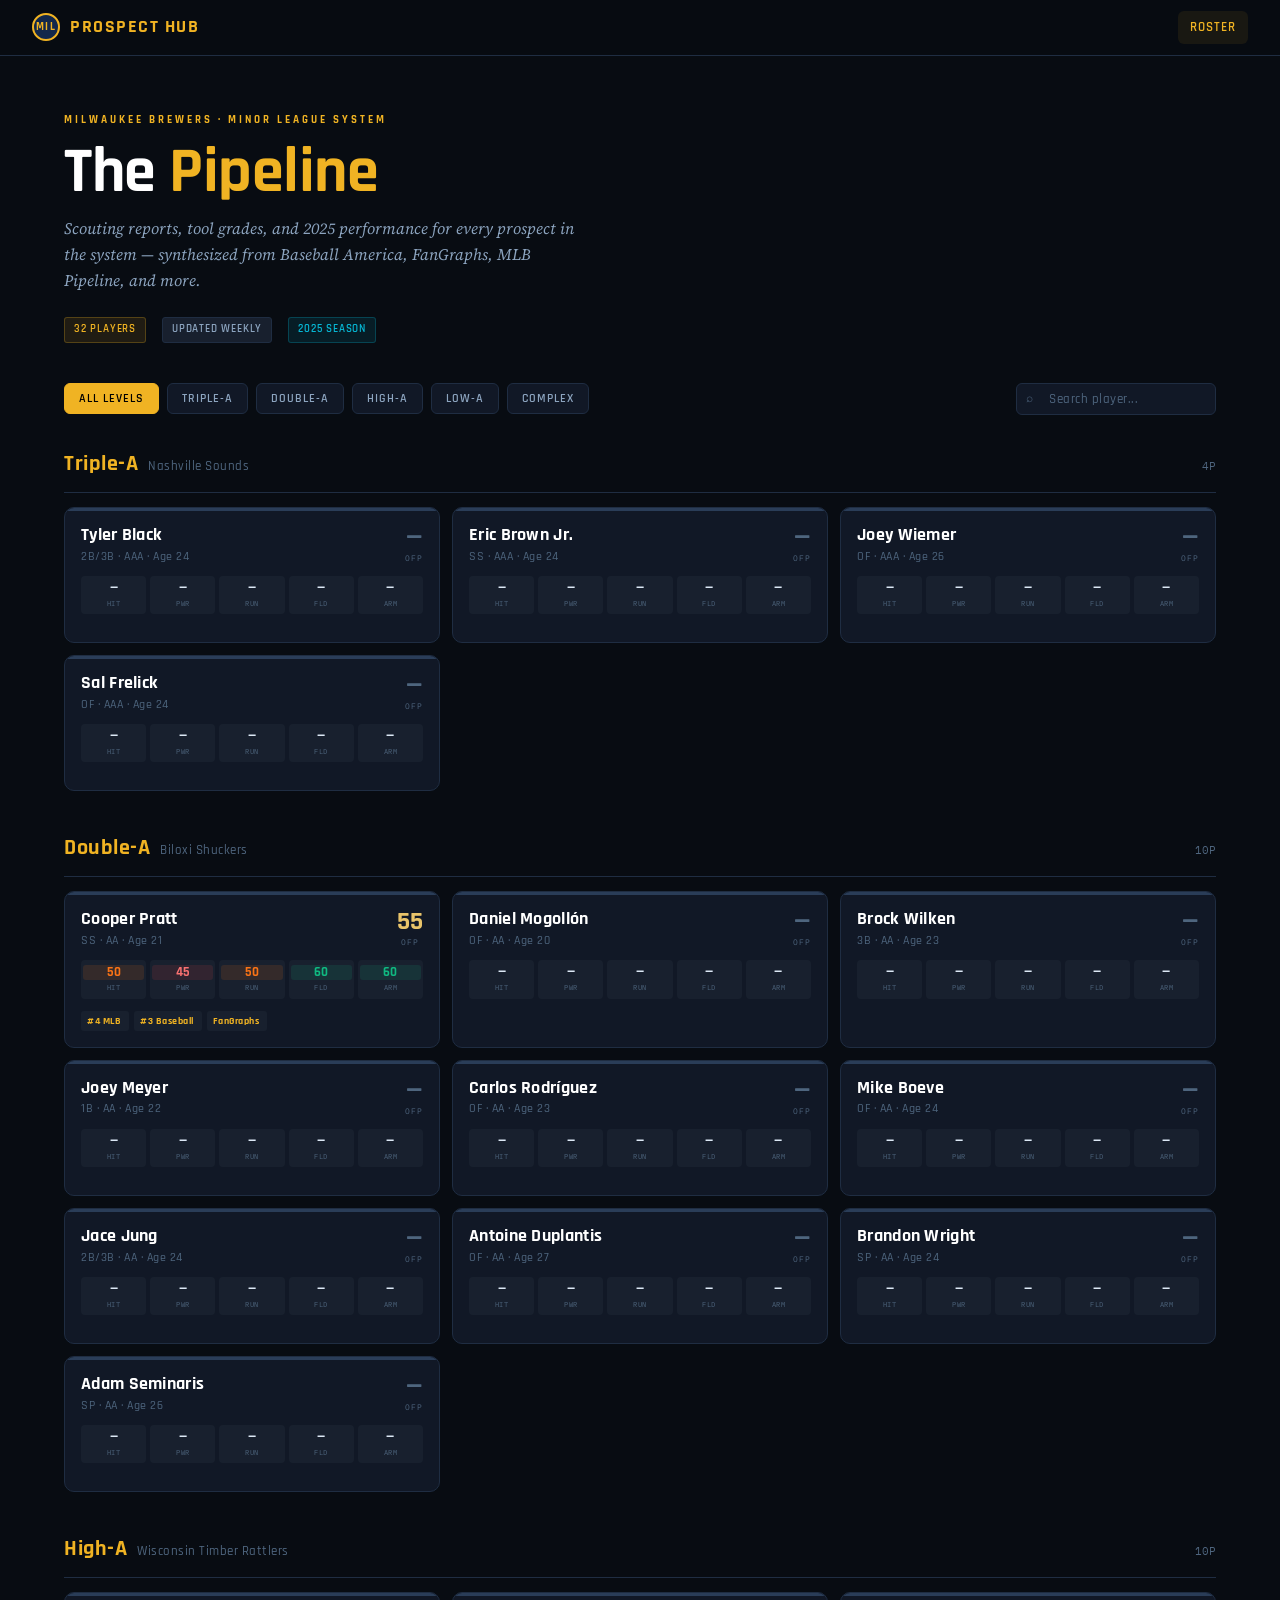
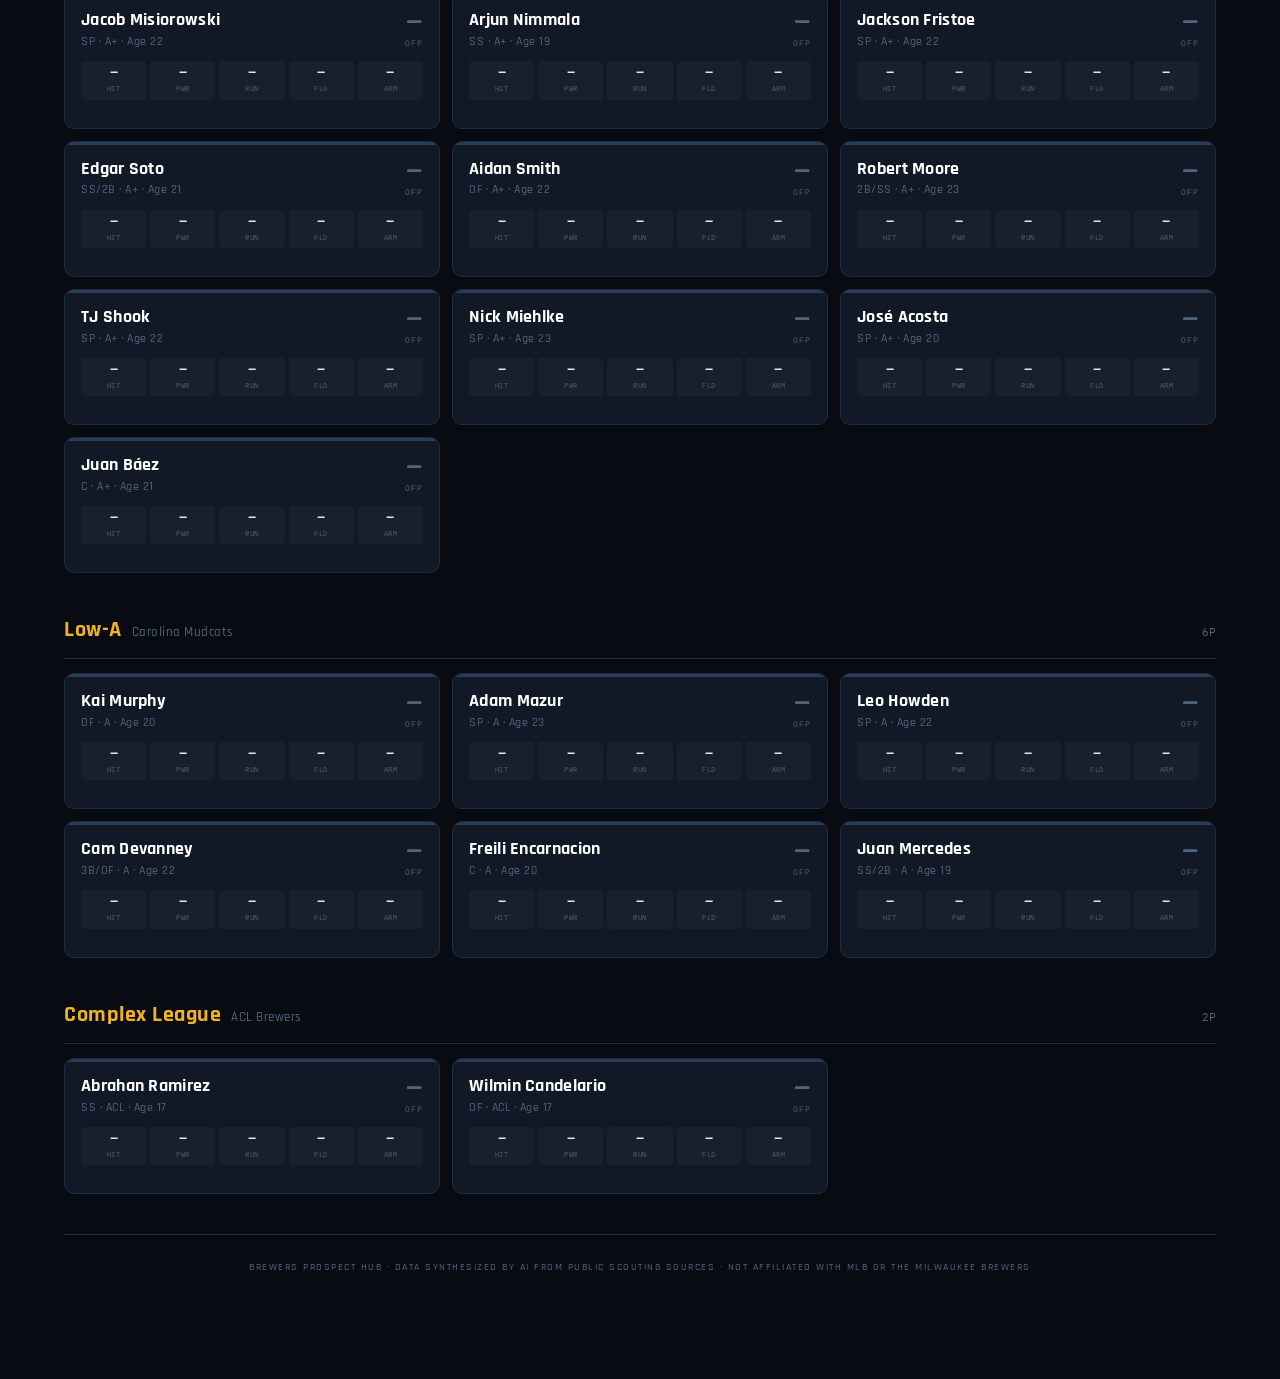
==== index.html @ ecc9d503 "Initial commit – static Brewers prospects site" ====
<!DOCTYPE html>
<html lang="en">
<head>
  <meta charset="UTF-8">
  <meta name="viewport" content="width=device-width, initial-scale=1.0">
  <title>Brewers Prospect Hub</title>
  <link rel="stylesheet" href="styles/main.css">
  <style>
    /* ── Hero ──────────────────────────────────────────────────────────────── */
    .hero {
      padding: 56px 0 40px;
      position: relative;
    }

    .hero-eyebrow {
      font-family: var(--font-display);
      font-size: 11px;
      font-weight: 700;
      letter-spacing: 3px;
      text-transform: uppercase;
      color: var(--mil-gold);
      margin-bottom: 12px;
      opacity: 0;
      animation: fadeUp 0.4s ease 0.1s both;
    }

    .hero h1 {
      font-family: var(--font-display);
      font-size: clamp(38px, 6vw, 64px);
      font-weight: 700;
      line-height: 0.95;
      letter-spacing: -0.5px;
      color: #fff;
      opacity: 0;
      animation: fadeUp 0.4s ease 0.15s both;
    }

    .hero h1 span { color: var(--mil-gold); }

    .hero-sub {
      font-family: var(--font-body);
      font-size: 16px;
      color: var(--text2);
      margin-top: 14px;
      max-width: 520px;
      line-height: 1.6;
      font-style: italic;
      opacity: 0;
      animation: fadeUp 0.4s ease 0.2s both;
    }

    .hero-meta {
      display: flex;
      align-items: center;
      gap: 16px;
      margin-top: 24px;
      flex-wrap: wrap;
      opacity: 0;
      animation: fadeUp 0.4s ease 0.25s both;
    }

    /* ── Filter bar ─────────────────────────────────────────────────────────── */
    .filter-bar {
      display: flex;
      align-items: center;
      gap: 8px;
      margin-bottom: 32px;
      flex-wrap: wrap;
      opacity: 0;
      animation: fadeUp 0.4s ease 0.3s both;
    }

    .filter-btn {
      font-family: var(--font-display);
      font-size: 12px;
      font-weight: 600;
      letter-spacing: 1px;
      text-transform: uppercase;
      padding: 7px 14px;
      border-radius: var(--radius);
      border: 1px solid var(--border);
      background: var(--surface);
      color: var(--text2);
      cursor: pointer;
      transition: all var(--transition);
    }

    .filter-btn:hover { border-color: var(--border2); color: var(--text); }
    .filter-btn.active { background: var(--mil-gold); color: #000; border-color: var(--mil-gold); }

    .search-wrap {
      margin-left: auto;
      position: relative;
    }

    .search-input {
      font-family: var(--font-display);
      font-size: 13px;
      font-weight: 500;
      letter-spacing: 0.5px;
      background: var(--surface);
      border: 1px solid var(--border);
      border-radius: var(--radius);
      color: var(--text);
      padding: 7px 12px 7px 32px;
      width: 200px;
      outline: none;
      transition: border-color var(--transition);
    }
    .search-input:focus { border-color: var(--border2); }
    .search-input::placeholder { color: var(--text3); }

    .search-icon {
      position: absolute;
      left: 10px; top: 50%;
      transform: translateY(-50%);
      color: var(--text3);
      font-size: 12px;
      pointer-events: none;
    }

    /* ── Level section ──────────────────────────────────────────────────────── */
    .level-section { margin-bottom: 40px; }

    .level-header {
      display: flex;
      align-items: baseline;
      gap: 10px;
      margin-bottom: 14px;
      padding-bottom: 10px;
      border-bottom: 1px solid var(--border);
    }

    .level-name {
      font-family: var(--font-display);
      font-size: 22px;
      font-weight: 700;
      color: var(--mil-gold);
      letter-spacing: 0.5px;
    }

    .level-sub {
      font-family: var(--font-display);
      font-size: 13px;
      font-weight: 500;
      color: var(--text3);
      letter-spacing: 0.5px;
    }

    .level-count {
      margin-left: auto;
      font-family: var(--font-mono);
      font-size: 11px;
      color: var(--text3);
    }

    /* ── Player card grid ───────────────────────────────────────────────────── */
    .card-grid {
      display: grid;
      grid-template-columns: repeat(auto-fill, minmax(280px, 1fr));
      gap: 12px;
    }

    .player-card {
      background: var(--surface);
      border: 1px solid var(--border);
      border-radius: var(--radius-lg);
      padding: 0;
      overflow: hidden;
      cursor: pointer;
      transition: border-color var(--transition), transform var(--transition), box-shadow var(--transition);
      display: block;
      opacity: 0;
      animation: fadeUp 0.4s ease both;
      text-decoration: none;
    }

    .player-card:hover {
      border-color: var(--border2);
      transform: translateY(-2px);
      box-shadow: 0 8px 32px rgba(0,0,0,0.4);
    }

    .card-accent {
      height: 3px;
      background: var(--border2);
    }

    .card-accent.risk-extreme  { background: linear-gradient(90deg, #b91c1c, #ef4444); }
    .card-accent.risk-veryhigh { background: linear-gradient(90deg, #c2410c, #f97316); }
    .card-accent.risk-high     { background: linear-gradient(90deg, #b45309, #fbbf24); }
    .card-accent.risk-medium   { background: linear-gradient(90deg, #0e7490, #06b6d4); }
    .card-accent.risk-low      { background: linear-gradient(90deg, #065f46, #10b981); }

    .card-body { padding: 14px 16px 16px; }

    .card-top {
      display: flex;
      align-items: flex-start;
      justify-content: space-between;
      margin-bottom: 10px;
    }

    .card-name {
      font-family: var(--font-display);
      font-size: 18px;
      font-weight: 700;
      color: #fff;
      letter-spacing: 0.3px;
      line-height: 1.1;
    }

    .card-pos-level {
      font-family: var(--font-display);
      font-size: 12px;
      font-weight: 500;
      color: var(--text3);
      margin-top: 2px;
      letter-spacing: 0.5px;
    }

    .ofp-badge {
      text-align: center;
      flex-shrink: 0;
    }

    .ofp-num {
      font-family: var(--font-display);
      font-size: 26px;
      font-weight: 700;
      line-height: 1;
    }

    .ofp-lbl {
      font-family: var(--font-mono);
      font-size: 8px;
      letter-spacing: 1px;
      color: var(--text3);
      text-transform: uppercase;
      margin-top: 1px;
    }

    /* Tool grades row */
    .card-grades {
      display: flex;
      gap: 4px;
      margin-bottom: 12px;
    }

    .mini-grade {
      flex: 1;
      text-align: center;
      background: var(--surface2);
      border-radius: 4px;
      padding: 5px 2px;
    }

    .mini-grade .mg-val {
      font-family: var(--font-display);
      font-size: 14px;
      font-weight: 700;
      line-height: 1;
    }

    .mini-grade .mg-lbl {
      font-family: var(--font-mono);
      font-size: 7px;
      letter-spacing: 0.5px;
      color: var(--text3);
      text-transform: uppercase;
      margin-top: 2px;
    }

    /* Stat strip */
    .card-stats {
      display: flex;
      gap: 0;
      border: 1px solid var(--border);
      border-radius: var(--radius);
      overflow: hidden;
    }

    .cs-item {
      flex: 1;
      padding: 6px 4px;
      text-align: center;
      border-right: 1px solid var(--border);
    }
    .cs-item:last-child { border-right: none; }

    .cs-val {
      font-family: var(--font-mono);
      font-size: 12px;
      font-weight: 600;
      color: var(--text);
      line-height: 1;
    }

    .cs-lbl {
      font-family: var(--font-mono);
      font-size: 7px;
      color: var(--text3);
      text-transform: uppercase;
      margin-top: 2px;
    }

    /* Ranking badges */
    .card-ranks {
      display: flex;
      gap: 5px;
      flex-wrap: wrap;
      margin-top: 10px;
    }

    .rank-item {
      font-family: var(--font-display);
      font-size: 10px;
      font-weight: 600;
      letter-spacing: 0.5px;
      color: var(--text3);
      background: var(--surface2);
      padding: 2px 6px;
      border-radius: 3px;
    }

    .rank-item strong {
      color: var(--gold);
      margin-right: 2px;
    }

    /* ── Empty state ─────────────────────────────────────────────────────────── */
    .empty-state {
      text-align: center;
      padding: 48px 24px;
      color: var(--text3);
      font-family: var(--font-display);
      font-size: 14px;
      letter-spacing: 1px;
    }

    /* ── Footer ──────────────────────────────────────────────────────────────── */
    .site-footer {
      border-top: 1px solid var(--border);
      padding: 24px 0;
      text-align: center;
    }

    .site-footer p {
      font-family: var(--font-display);
      font-size: 10px;
      font-weight: 500;
      letter-spacing: 1.5px;
      text-transform: uppercase;
      color: var(--text3);
    }

    /* ── Hidden ──────────────────────────────────────────────────────────────── */
    .hidden { display: none !important; }
  </style>
</head>
<body>

  <!-- NAV -->
  <nav class="site-nav">
    <a href="index.html" class="nav-logo">
      <div class="badge">MIL</div>
      Prospect Hub
    </a>
    <div class="nav-links">
      <a href="index.html" class="nav-link active">Roster</a>
    </div>
  </nav>

  <div class="page-wrap">

    <!-- HERO -->
    <div class="hero">
      <div class="hero-eyebrow">Milwaukee Brewers · Minor League System</div>
      <h1>The <span>Pipeline</span></h1>
      <p class="hero-sub">Scouting reports, tool grades, and 2025 performance for every prospect in the system — synthesized from Baseball America, FanGraphs, MLB Pipeline, and more.</p>
      <div class="hero-meta">
        <span class="chip gold" id="total-count">— players</span>
        <span class="chip">Updated weekly</span>
        <span class="chip cyan">2025 Season</span>
      </div>
    </div>

    <!-- FILTER BAR -->
    <div class="filter-bar">
      <button class="filter-btn active" data-level="all">All Levels</button>
      <button class="filter-btn" data-level="AAA">Triple-A</button>
      <button class="filter-btn" data-level="AA">Double-A</button>
      <button class="filter-btn" data-level="A+">High-A</button>
      <button class="filter-btn" data-level="A">Low-A</button>
      <button class="filter-btn" data-level="ACL">Complex</button>
      <div class="search-wrap">
        <span class="search-icon">⌕</span>
        <input class="search-input" type="text" placeholder="Search player..." id="search-input">
      </div>
    </div>

    <!-- ROSTER (rendered by JS) -->
    <div id="roster-root"></div>

    <!-- FOOTER -->
    <footer class="site-footer">
      <p>Brewers Prospect Hub · Data synthesized by AI from public scouting sources · Not affiliated with MLB or the Milwaukee Brewers</p>
    </footer>

  </div>

  <script type="module">
    import { PLAYERS, LEVEL_ORDER, LEVEL_LABELS, GRADE_COLOR, GRADE_LABEL } from './data/players.js';

    // ── State ──────────────────────────────────────────────────────────────────
    let activeLevel = 'all';
    let searchQuery = '';
    // Scouting data keyed by player id — populated async at startup
    const scoutingCache = {};

    // ── Load all scouting JSON files in parallel ───────────────────────────────
    // Fetches data/scouting/{id}.json for every player in the roster.
    // Cards render immediately from roster data, then update once JSON loads.
    async function loadAllScoutingData() {
      const fetches = PLAYERS.map(async (p) => {
        try {
          const res = await fetch('./data/scouting/' + p.id + '.json');
          if (!res.ok) return;
          const data = await res.json();
          if (!data.error) scoutingCache[p.id] = data;
        } catch (e) {
          // File doesn't exist yet — that's fine, card shows "—"
        }
      });
      await Promise.all(fetches);
    }

    // ── Helpers ────────────────────────────────────────────────────────────────
    function gradeClass(g) {
      if (!g) return '';
      if (g >= 70) return 'grade-70up';
      if (g >= 60) return 'grade-60';
      if (g >= 55) return 'grade-55';
      if (g >= 50) return 'grade-50';
      if (g >= 45) return 'grade-45';
      return 'grade-sub';
    }

    function ofpColor(g) {
      if (!g) return 'var(--text3)';
      return GRADE_COLOR(g);
    }

    function riskSlug(r) {
      if (!r) return '';
      return r.toLowerCase().replace(/\s+/g, '');
    }

    // Merge base roster entry with scouting JSON (if available)
    function mergePlayer(base) {
      const scout = scoutingCache[base.id] || {};
      return Object.assign({}, base, scout, {
        // Always keep identity fields from roster
        id:       base.id,
        name:     base.name,
        position: base.position,
        level:    base.level,
        age:      base.age,
      });
    }

    // ── Card builder ───────────────────────────────────────────────────────────
    function buildCard(base, delay) {
      const p     = mergePlayer(base);
      const g     = p.grades || {};
      const ofp   = g.ofp;
      const risk  = g.risk || '';

      // Tool grade pills
      const toolKeys = p.isPitcher
        ? [['FB', p.pitchGrades?.fastball], ['CB', p.pitchGrades?.curveball], ['CH', p.pitchGrades?.changeup], ['CMD', p.pitchGrades?.command]]
        : [['HIT', g.hit], ['PWR', g.power], ['RUN', g.run], ['FLD', g.field], ['ARM', g.arm]];

      const gradesHTML = toolKeys.map(function(t) {
        return '<div class="mini-grade">'
          + '<div class="mg-val grade-pill ' + gradeClass(t[1]) + '" style="font-size:13px;padding:1px 4px;">' + (t[1] != null ? t[1] : '—') + '</div>'
          + '<div class="mg-lbl">' + t[0] + '</div>'
          + '</div>';
      }).join('');

      // Top ranking badges
      const rankings = p.rankings || [];
      const ranksHTML = rankings.slice(0, 3).map(function(r) {
        const label = r.systemRank ? '#' + r.systemRank + ' ' + r.source.split(' ')[0]
                    : r.rank      ? '#' + r.rank      + ' ' + r.source.split(' ')[0]
                    : r.source.split(' ')[0];
        return '<div class="rank-item"><strong>' + label + '</strong></div>';
      }).join('');

      return '<a href="player.html?id=' + p.id + '" class="player-card fade-up" style="animation-delay:' + delay + 's">'
        + '<div class="card-accent risk-' + riskSlug(risk) + '"></div>'
        + '<div class="card-body">'
        + '<div class="card-top">'
        + '<div>'
        + '<div class="card-name">' + p.name + '</div>'
        + '<div class="card-pos-level">' + p.position + ' · ' + p.level + ' · Age ' + p.age + '</div>'
        + '</div>'
        + '<div class="ofp-badge">'
        + '<div class="ofp-num" style="color:' + ofpColor(ofp) + '">' + (ofp != null ? ofp : '—') + '</div>'
        + '<div class="ofp-lbl">OFP</div>'
        + '</div>'
        + '</div>'
        + '<div class="card-grades">' + gradesHTML + '</div>'
        + (ranksHTML ? '<div class="card-ranks">' + ranksHTML + '</div>' : '')
        + '</div>'
        + '</a>';
    }

    // ── Render ────────────────────────────────────────────────────────────────
    function render() {
      const root = document.getElementById('roster-root');
      const q = searchQuery.toLowerCase();

      const filtered = PLAYERS.filter(function(p) {
        const levelMatch = activeLevel === 'all' || p.level === activeLevel;
        const searchMatch = !q || p.name.toLowerCase().includes(q) || p.position.toLowerCase().includes(q);
        return levelMatch && searchMatch;
      });

      document.getElementById('total-count').textContent = filtered.length + ' player' + (filtered.length !== 1 ? 's' : '');

      if (filtered.length === 0) {
        root.innerHTML = '<div class="empty-state">No players found</div>';
        return;
      }

      const grouped = {};
      LEVEL_ORDER.forEach(function(l) { grouped[l] = []; });
      filtered.forEach(function(p) {
        if (!grouped[p.level]) grouped[p.level] = [];
        grouped[p.level].push(p);
      });

      let html = '';
      let cardIdx = 0;

      LEVEL_ORDER.forEach(function(level) {
        const players = grouped[level];
        if (!players || !players.length) return;

        html += '<div class="level-section" data-level="' + level + '">'
          + '<div class="level-header">'
          + '<span class="level-name">' + (LEVEL_LABELS[level] || level) + '</span>'
          + '<span class="level-sub">' + (players[0] && players[0].affiliate || '') + '</span>'
          + '<span class="level-count">' + players.length + 'P</span>'
          + '</div><div class="card-grid">';

        players.forEach(function(p) {
          html += buildCard(p, 0.05 + cardIdx * 0.06);
          cardIdx++;
        });

        html += '</div></div>';
      });

      root.innerHTML = html;
    }

    // ── Events ────────────────────────────────────────────────────────────────
    document.querySelectorAll('.filter-btn').forEach(function(btn) {
      btn.addEventListener('click', function() {
        document.querySelectorAll('.filter-btn').forEach(function(b) { b.classList.remove('active'); });
        btn.classList.add('active');
        activeLevel = btn.dataset.level;
        render();
      });
    });

    document.getElementById('search-input').addEventListener('input', function(e) {
      searchQuery = e.target.value;
      render();
    });

    // ── Init — render immediately with roster data, then re-render with scouting data ──
    render();  // immediate render so page isn't blank while fetching
    loadAllScoutingData().then(function() {
      render(); // re-render cards with grades/OFP from scouting JSON
    });
  </script>

</body>
</html>
---- styles/main.css ----
/* styles/main.css — Brewers Prospect Hub shared styles */

@import url('https://fonts.googleapis.com/css2?family=Rajdhani:wght@400;500;600;700&family=IBM+Plex+Mono:wght@400;500;600&family=Source+Serif+4:ital,opsz,wght@0,8..60,300;0,8..60,400;0,8..60,600;1,8..60,300&display=swap');

/* ── Variables ───────────────────────────────────────────────────────────────*/
:root {
  --bg:         #080c12;
  --bg2:        #0d1420;
  --surface:    #111826;
  --surface2:   #18202e;
  --surface3:   #1e2a3a;
  --border:     #1f2d42;
  --border2:    #2a3d58;

  --text:       #dce8f5;
  --text2:      #8ca4bf;
  --text3:      #4e657e;

  --gold:       #f0b323;
  --gold2:      #ffd166;
  --blue:       #2563eb;
  --cyan:       #06b6d4;
  --green:      #10b981;
  --green2:     #34d399;
  --yellow:     #fbbf24;
  --orange:     #f97316;
  --red:        #ef4444;
  --red2:       #f87171;

  --mil-navy:   #12284b;
  --mil-gold:   #f0b323;

  --font-display: 'Rajdhani', sans-serif;
  --font-mono:    'IBM Plex Mono', monospace;
  --font-body:    'Source Serif 4', Georgia, serif;

  --radius:     6px;
  --radius-lg:  10px;
  --transition: 180ms ease;
}

/* ── Reset ───────────────────────────────────────────────────────────────────*/
*, *::before, *::after { box-sizing: border-box; margin: 0; padding: 0; }
html { scroll-behavior: smooth; }
body {
  background: var(--bg);
  color: var(--text);
  font-family: var(--font-body);
  font-size: 15px;
  line-height: 1.6;
  min-height: 100vh;
  -webkit-font-smoothing: antialiased;
}
a { color: inherit; text-decoration: none; }
img { display: block; max-width: 100%; }

/* ── Global nav ──────────────────────────────────────────────────────────────*/
.site-nav {
  position: sticky;
  top: 0;
  z-index: 100;
  background: rgba(8,12,18,0.92);
  backdrop-filter: blur(12px);
  border-bottom: 1px solid var(--border);
  padding: 0 32px;
  display: flex;
  align-items: center;
  height: 56px;
  gap: 24px;
}

.nav-logo {
  display: flex;
  align-items: center;
  gap: 10px;
  font-family: var(--font-display);
  font-size: 18px;
  font-weight: 700;
  letter-spacing: 1.5px;
  text-transform: uppercase;
  color: var(--mil-gold);
}

.nav-logo .badge {
  width: 28px; height: 28px;
  border-radius: 50%;
  background: var(--mil-navy);
  border: 2px solid var(--mil-gold);
  display: flex; align-items: center; justify-content: center;
  font-size: 11px; font-weight: 700; color: var(--mil-gold);
}

.nav-links {
  display: flex;
  gap: 4px;
  margin-left: auto;
}

.nav-link {
  font-family: var(--font-display);
  font-size: 13px;
  font-weight: 600;
  letter-spacing: 1px;
  text-transform: uppercase;
  color: var(--text3);
  padding: 6px 12px;
  border-radius: var(--radius);
  transition: color var(--transition), background var(--transition);
}
.nav-link:hover, .nav-link.active { color: var(--gold); background: rgba(240,179,35,0.08); }

/* ── Page shell ──────────────────────────────────────────────────────────────*/
.page-wrap { max-width: 1200px; margin: 0 auto; padding: 0 24px 80px; }

/* ── Utility classes ─────────────────────────────────────────────────────────*/
.label {
  font-family: var(--font-display);
  font-size: 10px;
  font-weight: 700;
  letter-spacing: 2px;
  text-transform: uppercase;
  color: var(--text3);
}

.divider {
  height: 1px;
  background: var(--border);
  margin: 32px 0;
}

.section-head {
  display: flex;
  align-items: center;
  gap: 12px;
  margin-bottom: 16px;
}

.section-head .label { color: var(--text3); }

.section-head::after {
  content: '';
  flex: 1;
  height: 1px;
  background: var(--border);
}

/* ── Chip / tag ──────────────────────────────────────────────────────────────*/
.chip {
  display: inline-flex;
  align-items: center;
  font-family: var(--font-display);
  font-size: 11px;
  font-weight: 600;
  letter-spacing: 0.8px;
  text-transform: uppercase;
  padding: 3px 9px;
  border-radius: 3px;
  background: var(--surface2);
  color: var(--text2);
  border: 1px solid var(--border);
  white-space: nowrap;
}

.chip.gold    { background: rgba(240,179,35,0.1); color: var(--gold); border-color: rgba(240,179,35,0.25); }
.chip.cyan    { background: rgba(6,182,212,0.1); color: var(--cyan); border-color: rgba(6,182,212,0.25); }
.chip.green   { background: rgba(16,185,129,0.1); color: var(--green2); border-color: rgba(16,185,129,0.25); }
.chip.red     { background: rgba(239,68,68,0.1); color: var(--red2); border-color: rgba(239,68,68,0.25); }
.chip.orange  { background: rgba(249,115,22,0.1); color: var(--orange); border-color: rgba(249,115,22,0.25); }

/* ── Grade pill ──────────────────────────────────────────────────────────────*/
.grade-pill {
  font-family: var(--font-display);
  font-size: 13px;
  font-weight: 700;
  padding: 2px 8px;
  border-radius: 3px;
}
.grade-70up { background: rgba(16,185,129,0.2); color: #34d399; }
.grade-60   { background: rgba(16,185,129,0.12); color: #10b981; }
.grade-55   { background: rgba(251,191,36,0.12); color: #fbbf24; }
.grade-50   { background: rgba(249,115,22,0.12); color: #f97316; }
.grade-45   { background: rgba(239,68,68,0.12); color: #f87171; }
.grade-sub  { background: rgba(239,68,68,0.2); color: #ef4444; }

/* ── Scrollbar ───────────────────────────────────────────────────────────────*/
::-webkit-scrollbar { width: 6px; height: 6px; }
::-webkit-scrollbar-track { background: var(--bg2); }
::-webkit-scrollbar-thumb { background: var(--border2); border-radius: 3px; }
::-webkit-scrollbar-thumb:hover { background: var(--text3); }

/* ── Animations ──────────────────────────────────────────────────────────────*/
@keyframes fadeUp {
  from { opacity: 0; transform: translateY(16px); }
  to   { opacity: 1; transform: translateY(0); }
}

@keyframes shimmer {
  0%   { background-position: -400px 0; }
  100% { background-position: 400px 0; }
}

.fade-up { animation: fadeUp 0.5s ease both; }

/* stagger children */
.stagger > *:nth-child(1) { animation-delay: 0.05s; }
.stagger > *:nth-child(2) { animation-delay: 0.10s; }
.stagger > *:nth-child(3) { animation-delay: 0.15s; }
.stagger > *:nth-child(4) { animation-delay: 0.20s; }
.stagger > *:nth-child(5) { animation-delay: 0.25s; }
.stagger > *:nth-child(6) { animation-delay: 0.30s; }
.stagger > *:nth-child(7) { animation-delay: 0.35s; }
.stagger > *:nth-child(8) { animation-delay: 0.40s; }

/* ── Responsive ──────────────────────────────────────────────────────────────*/
@media (max-width: 768px) {
  .site-nav { padding: 0 16px; }
  .page-wrap { padding: 0 16px 60px; }
}
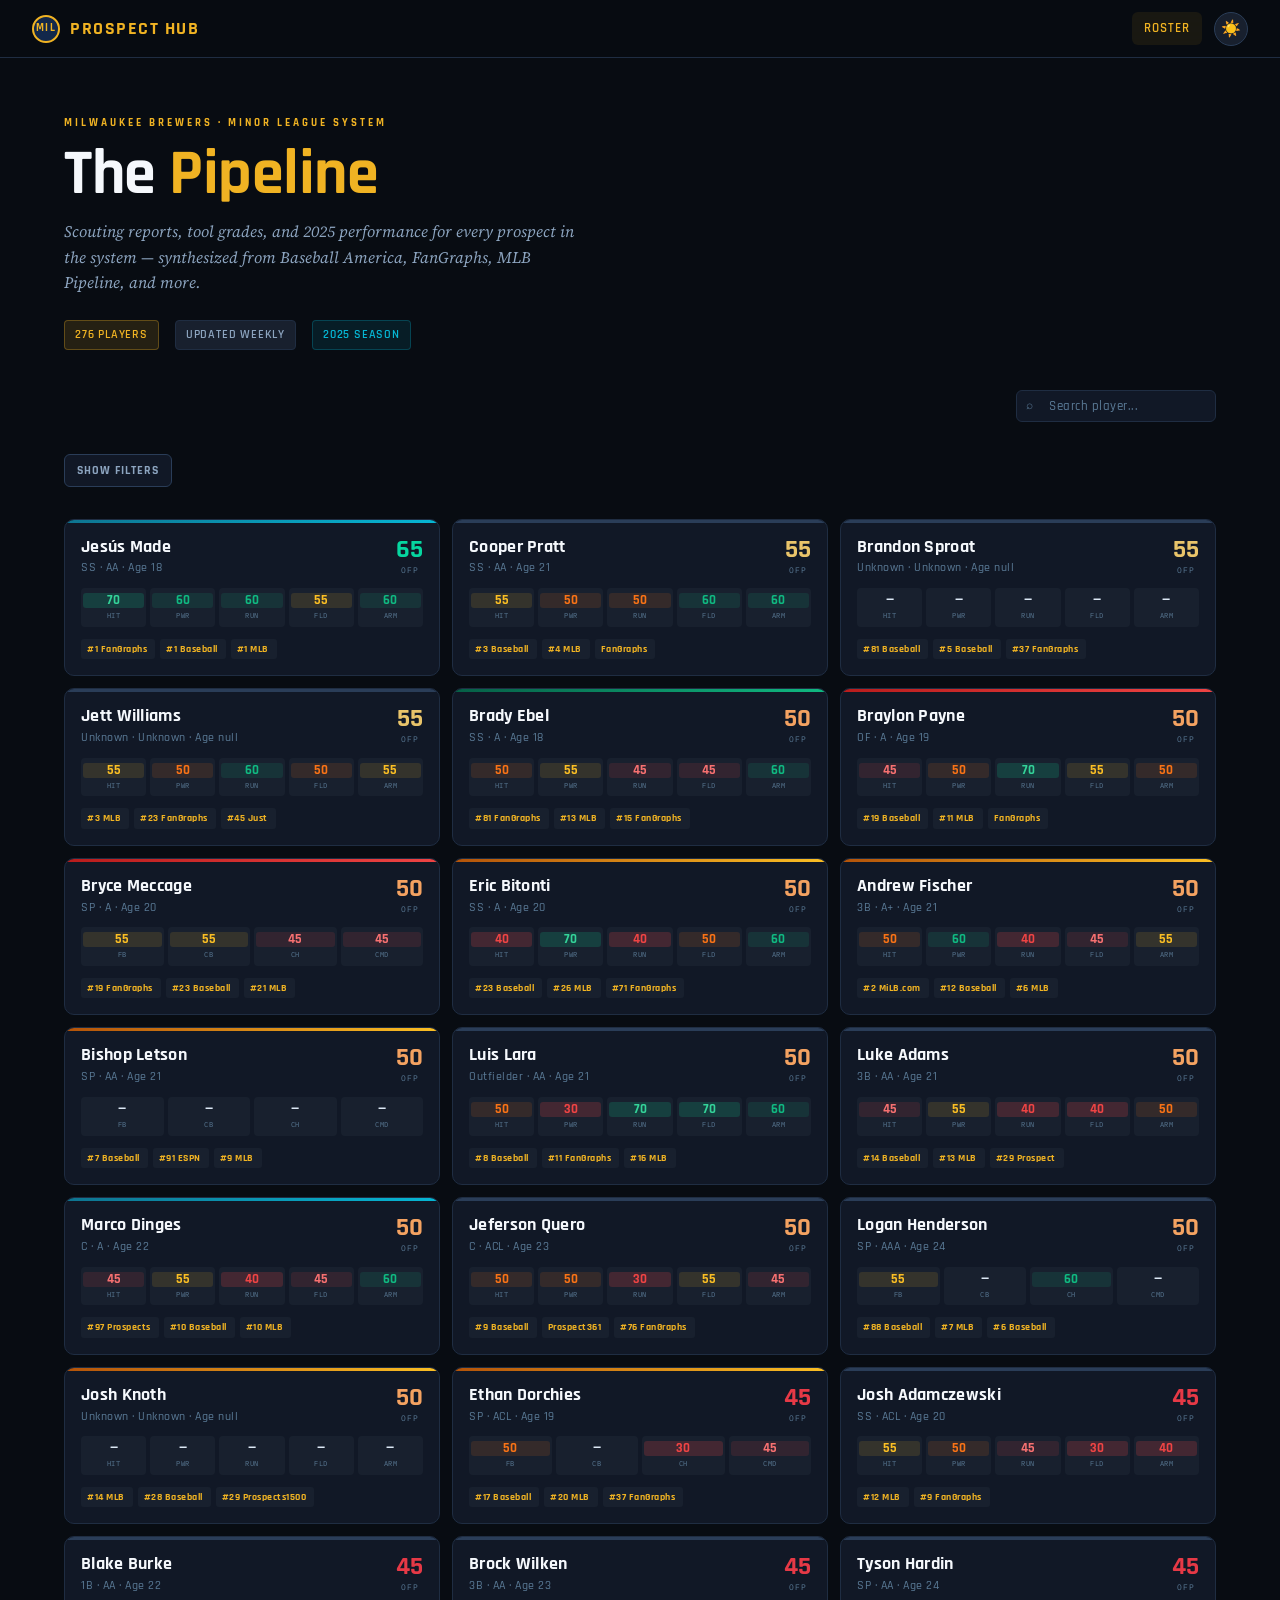
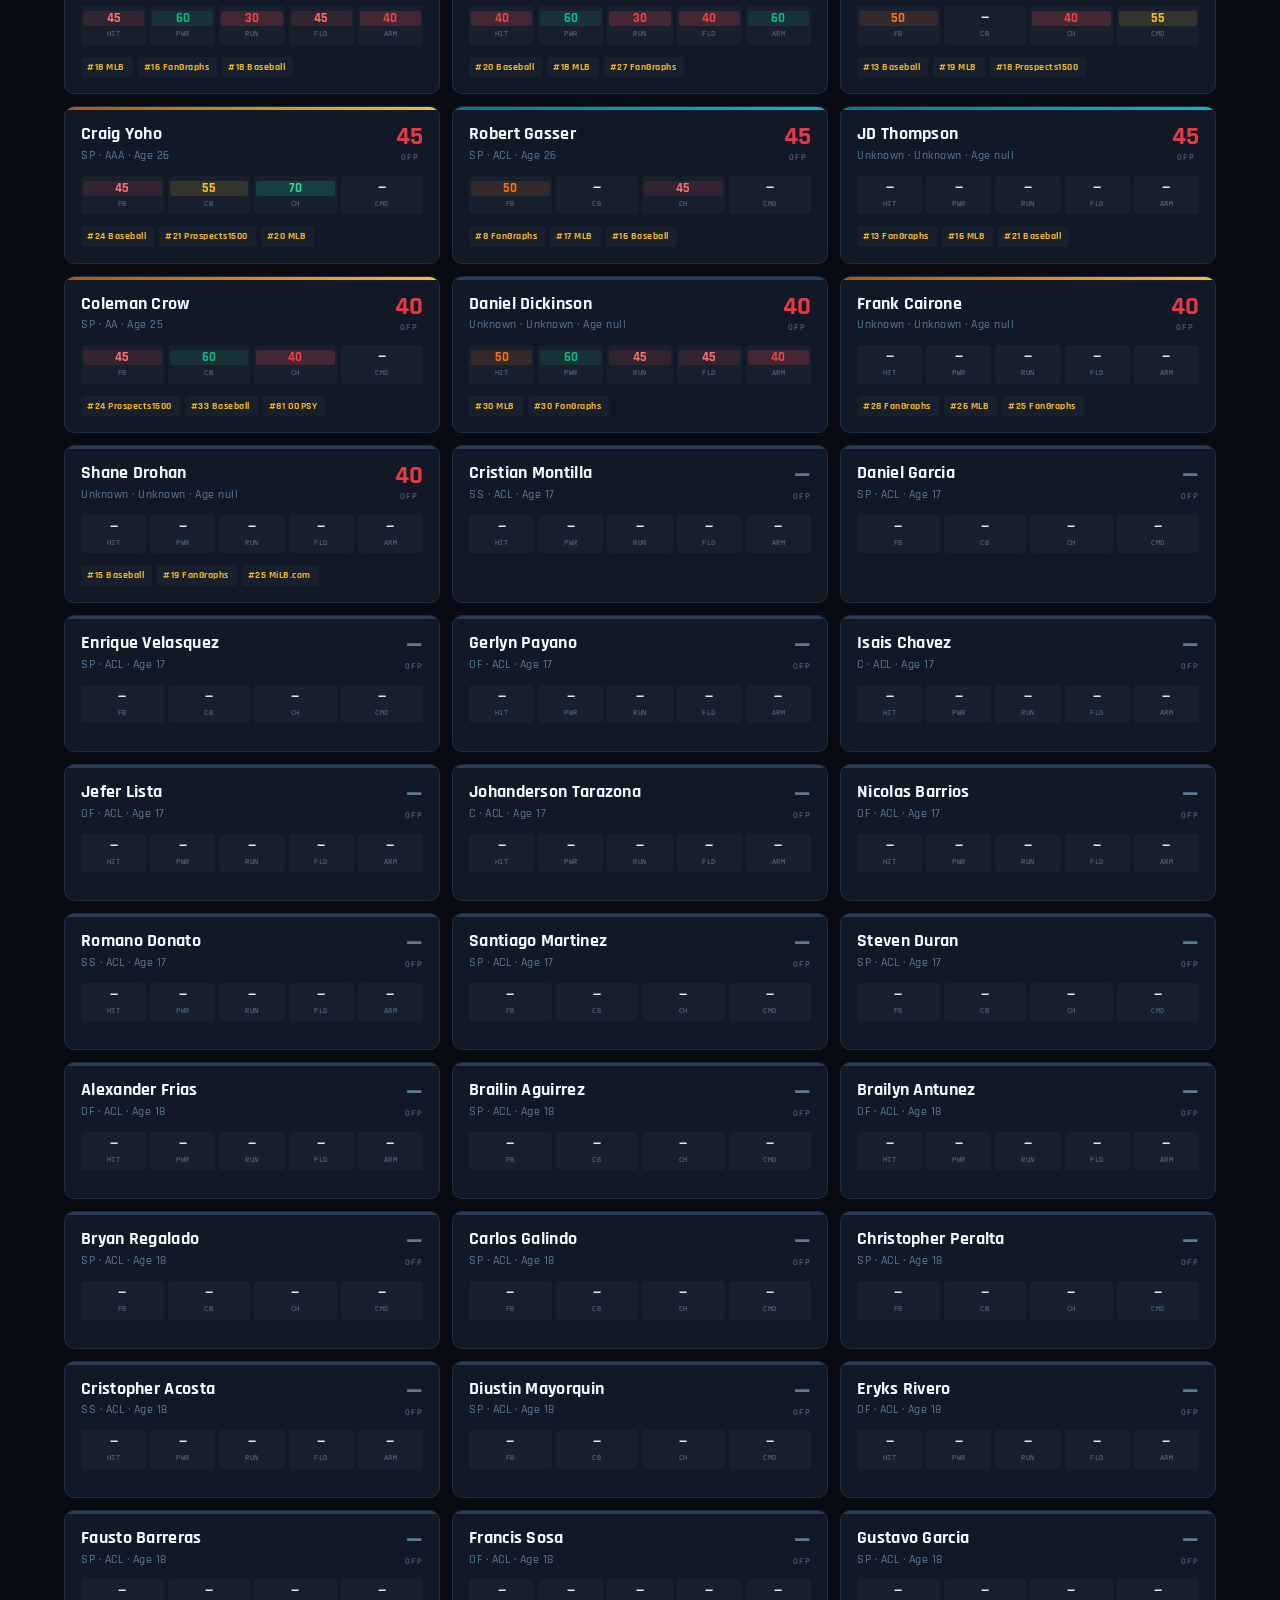
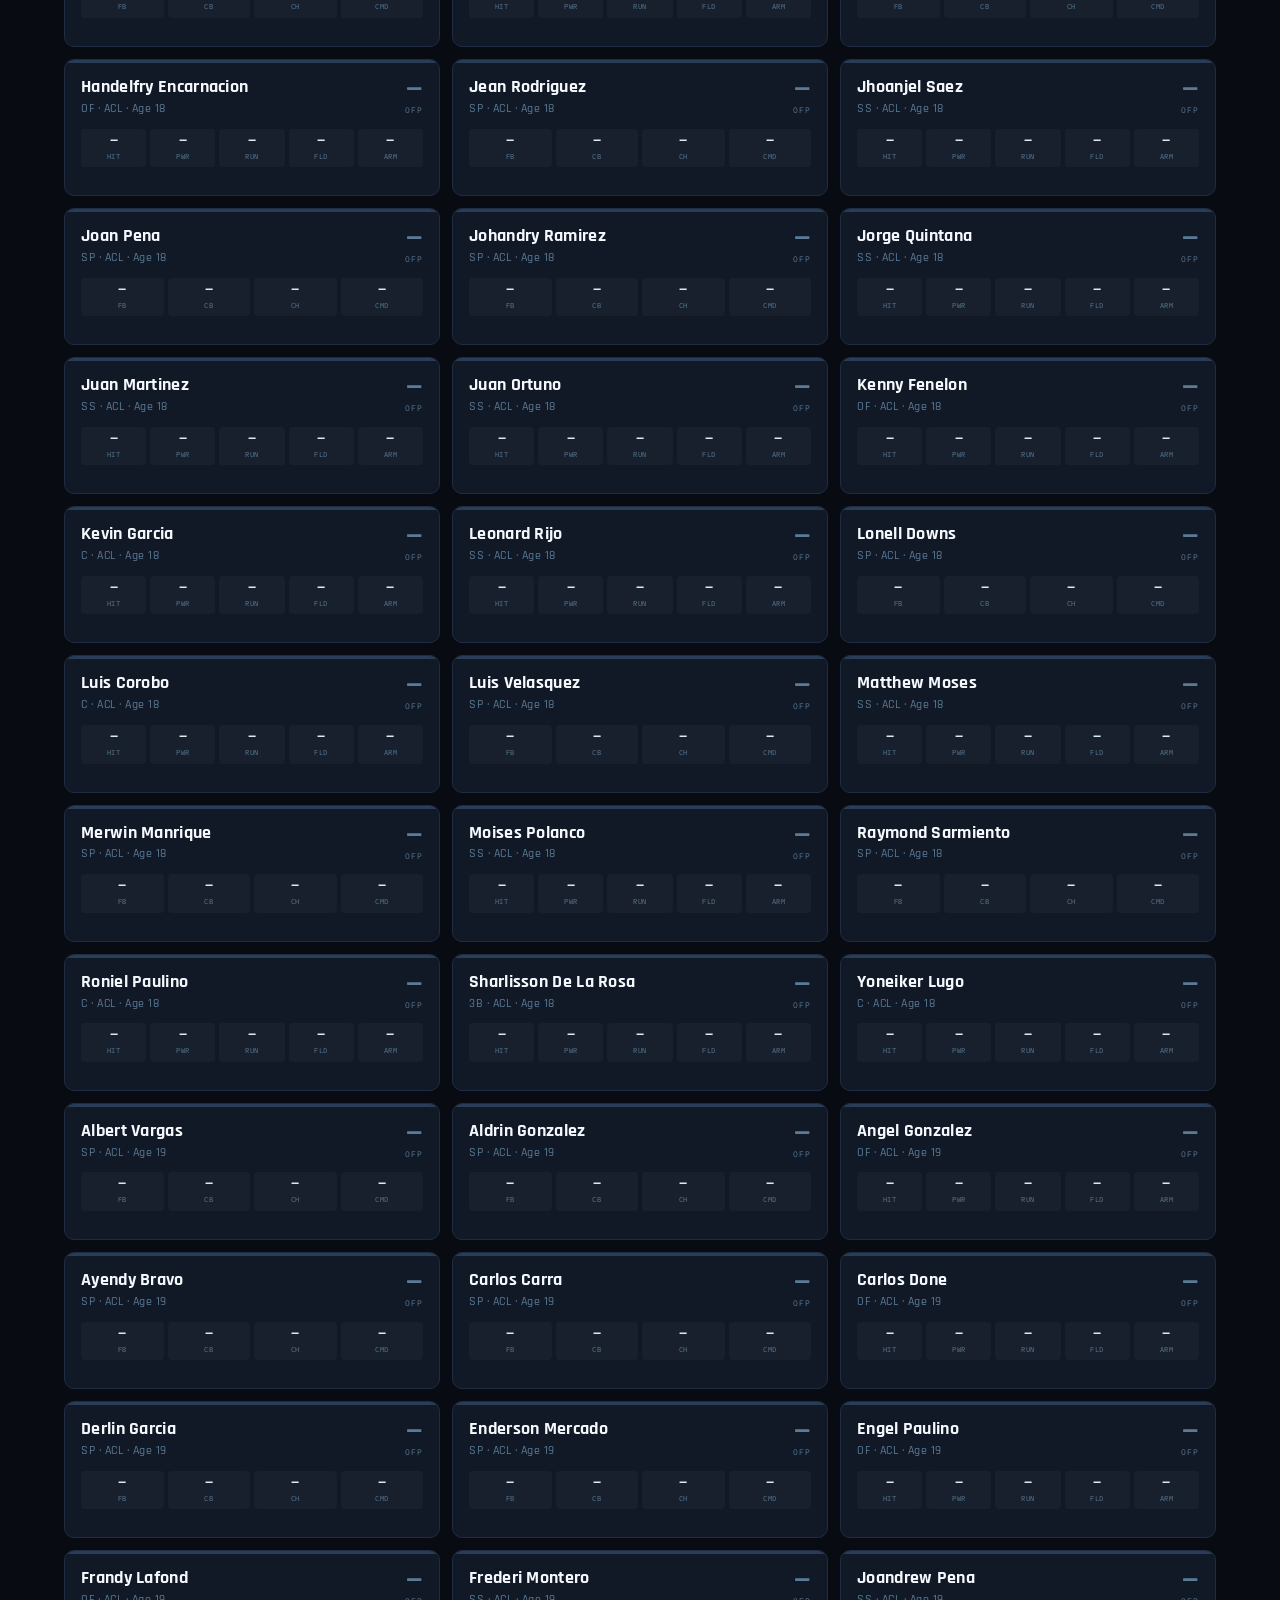
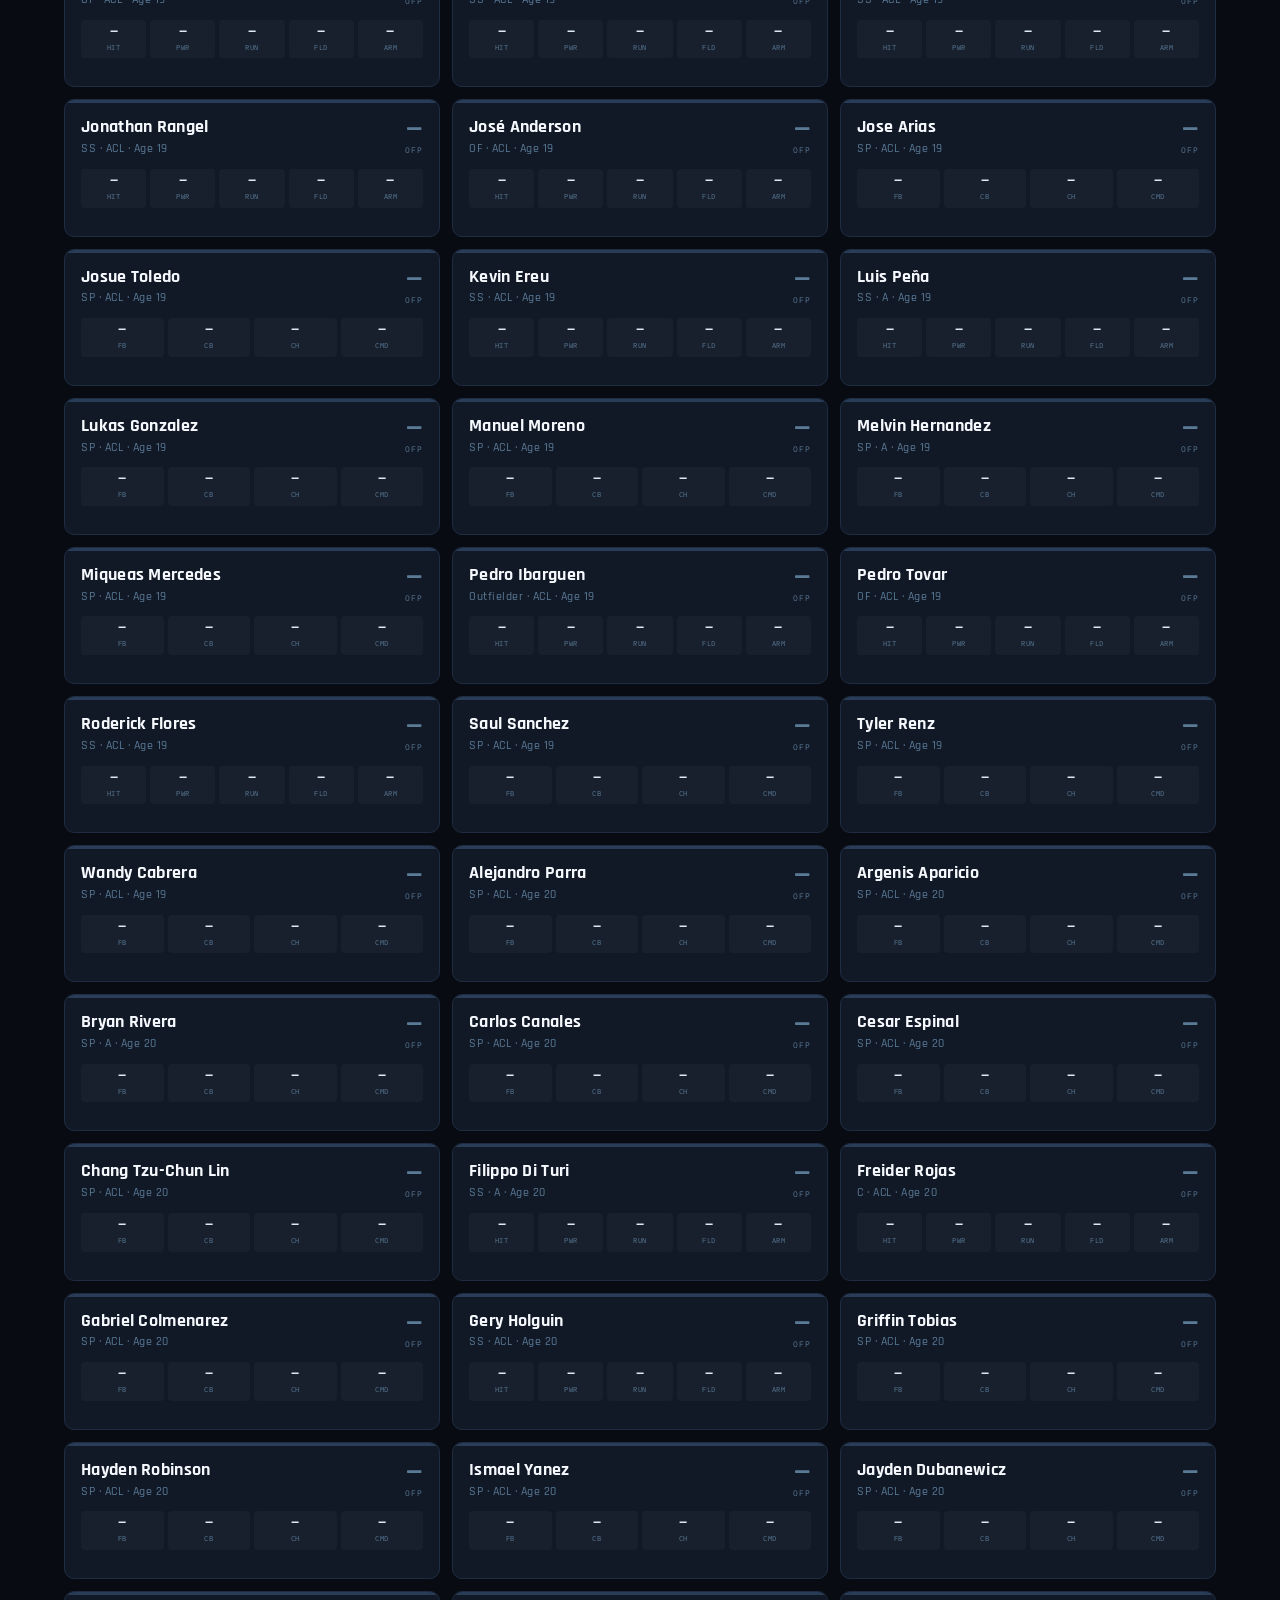
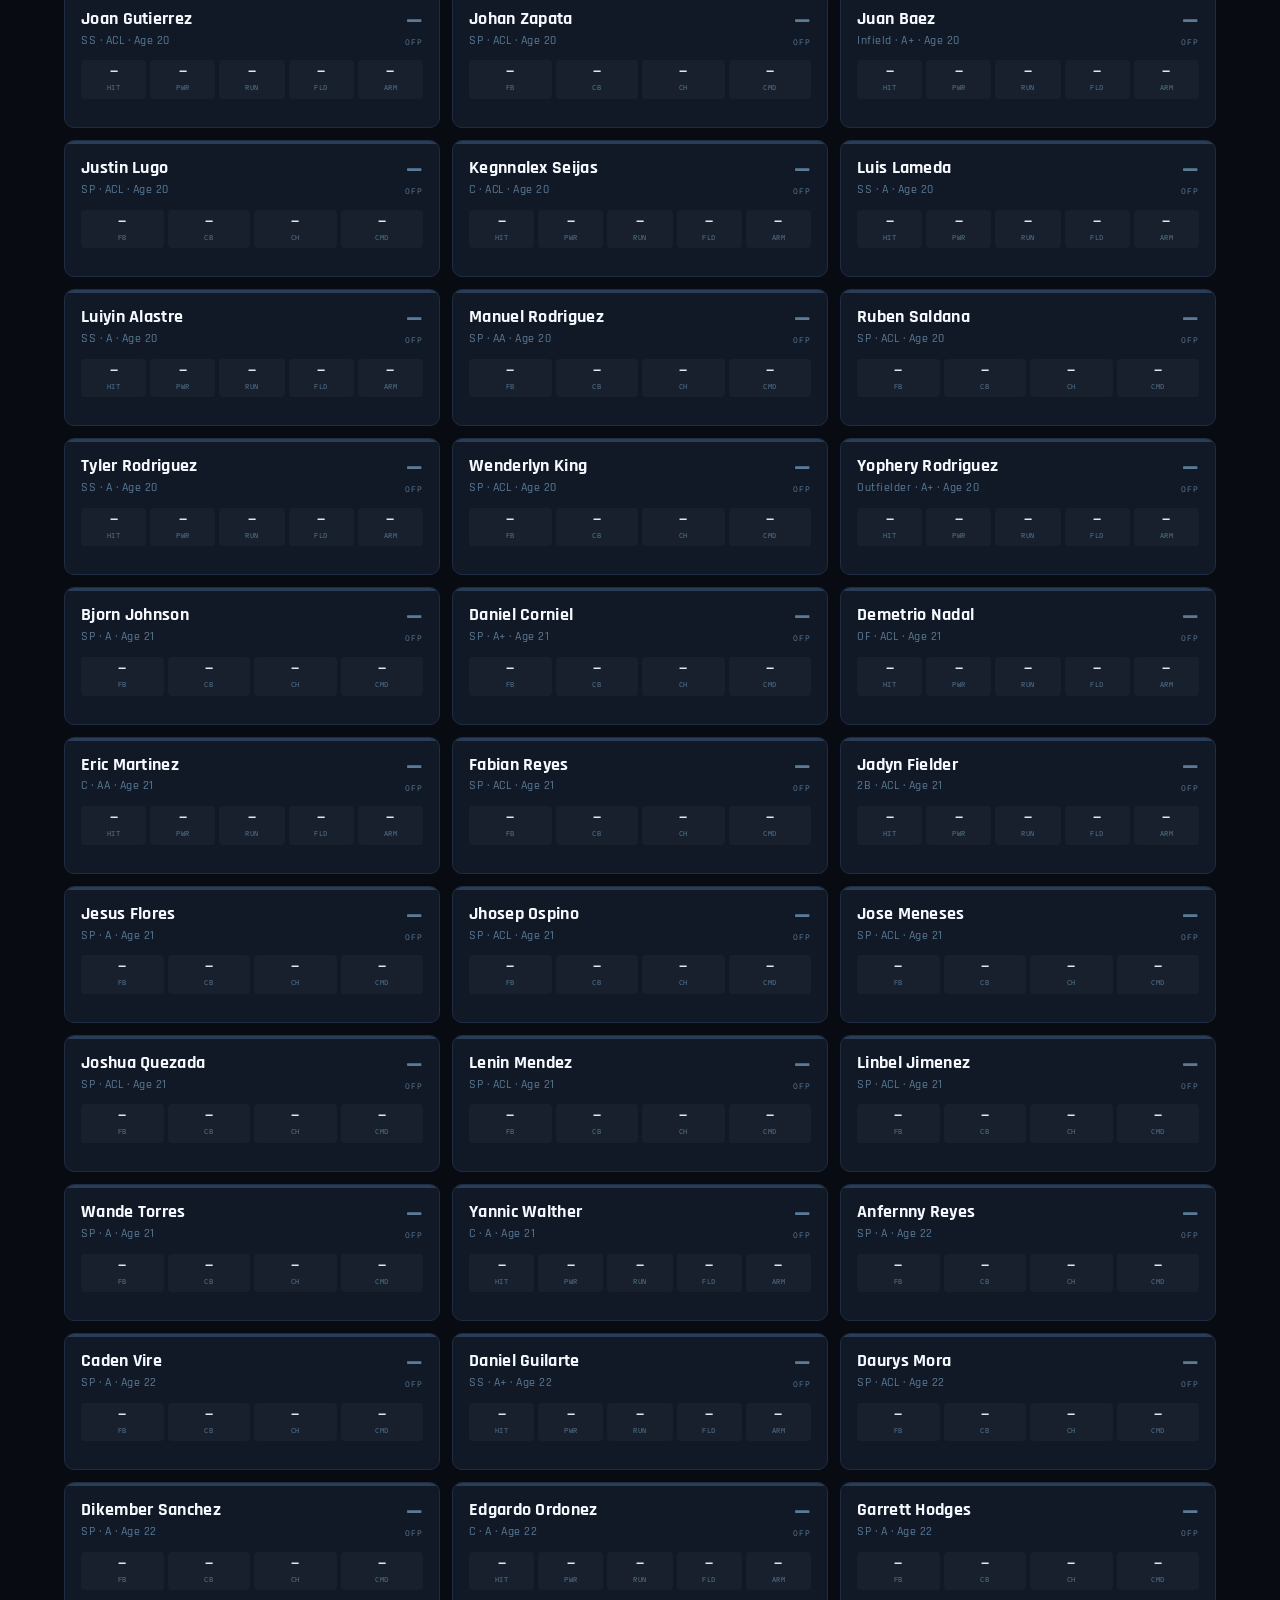
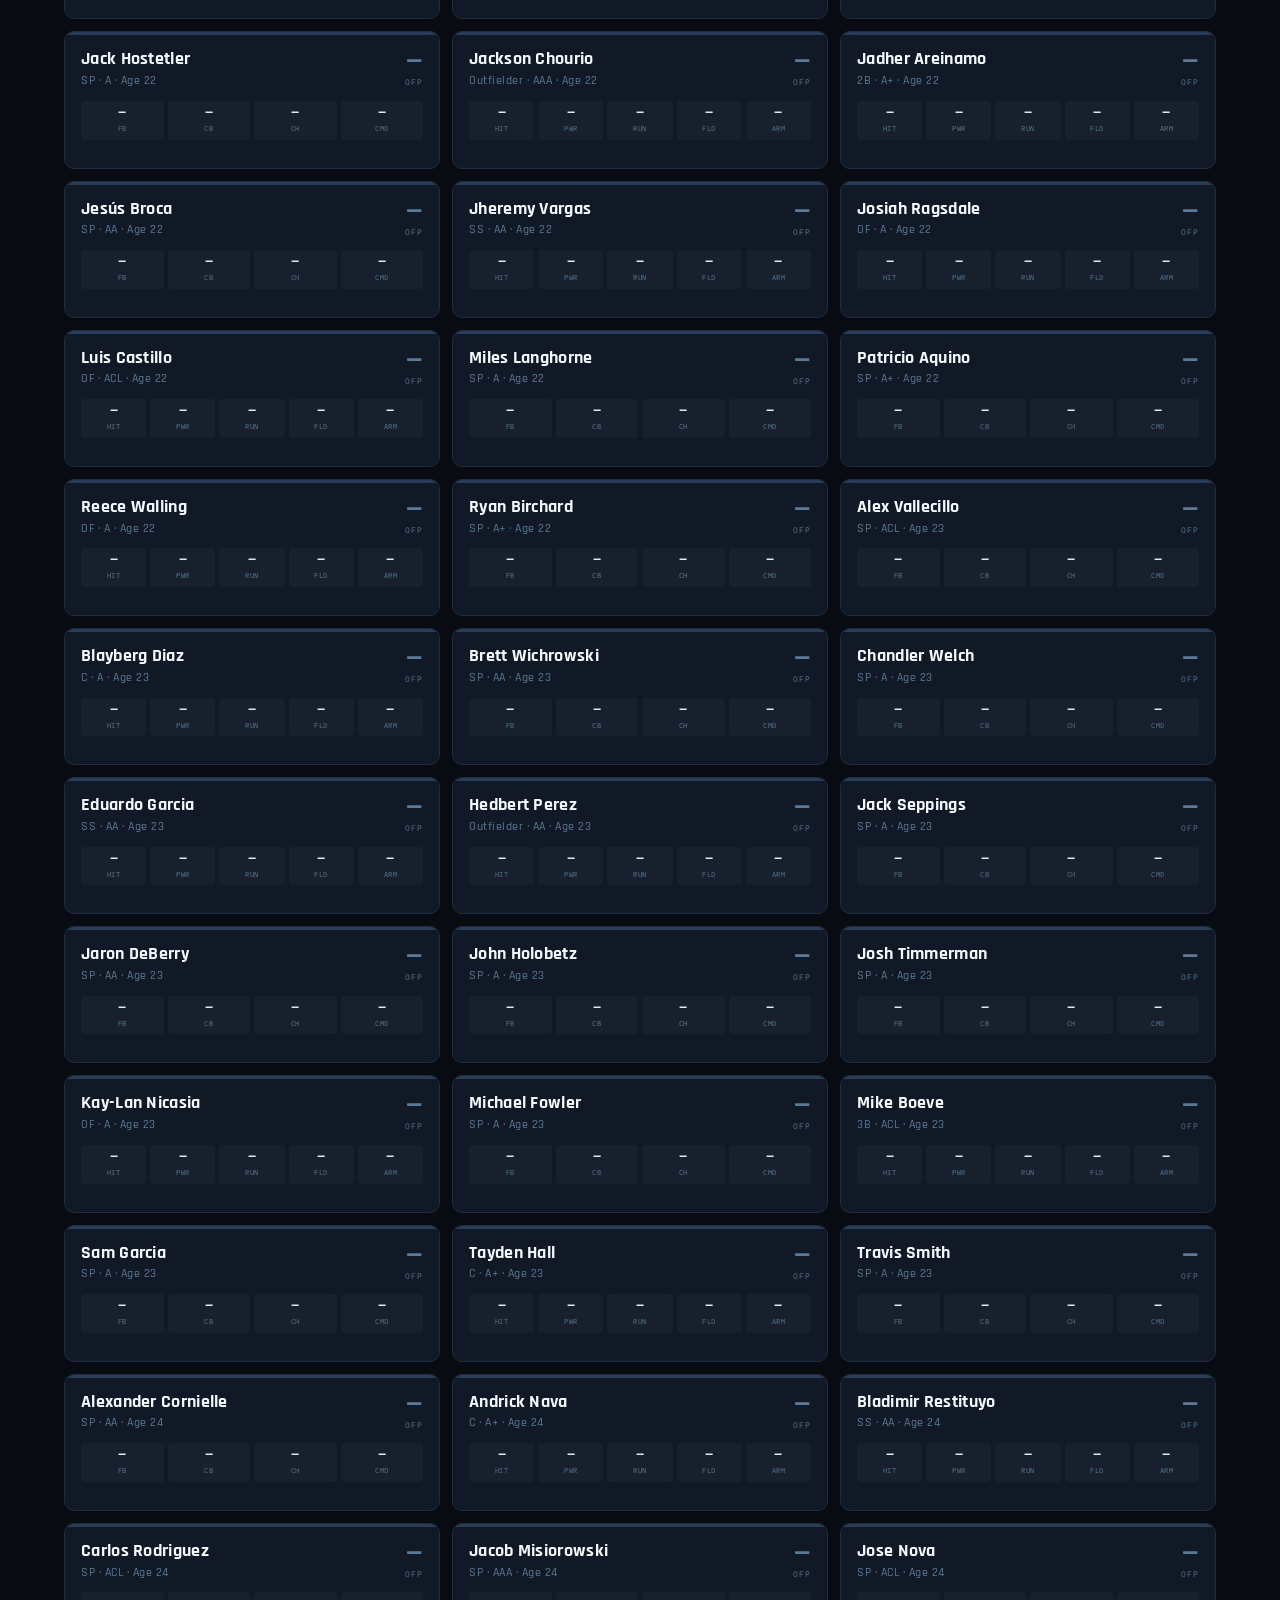
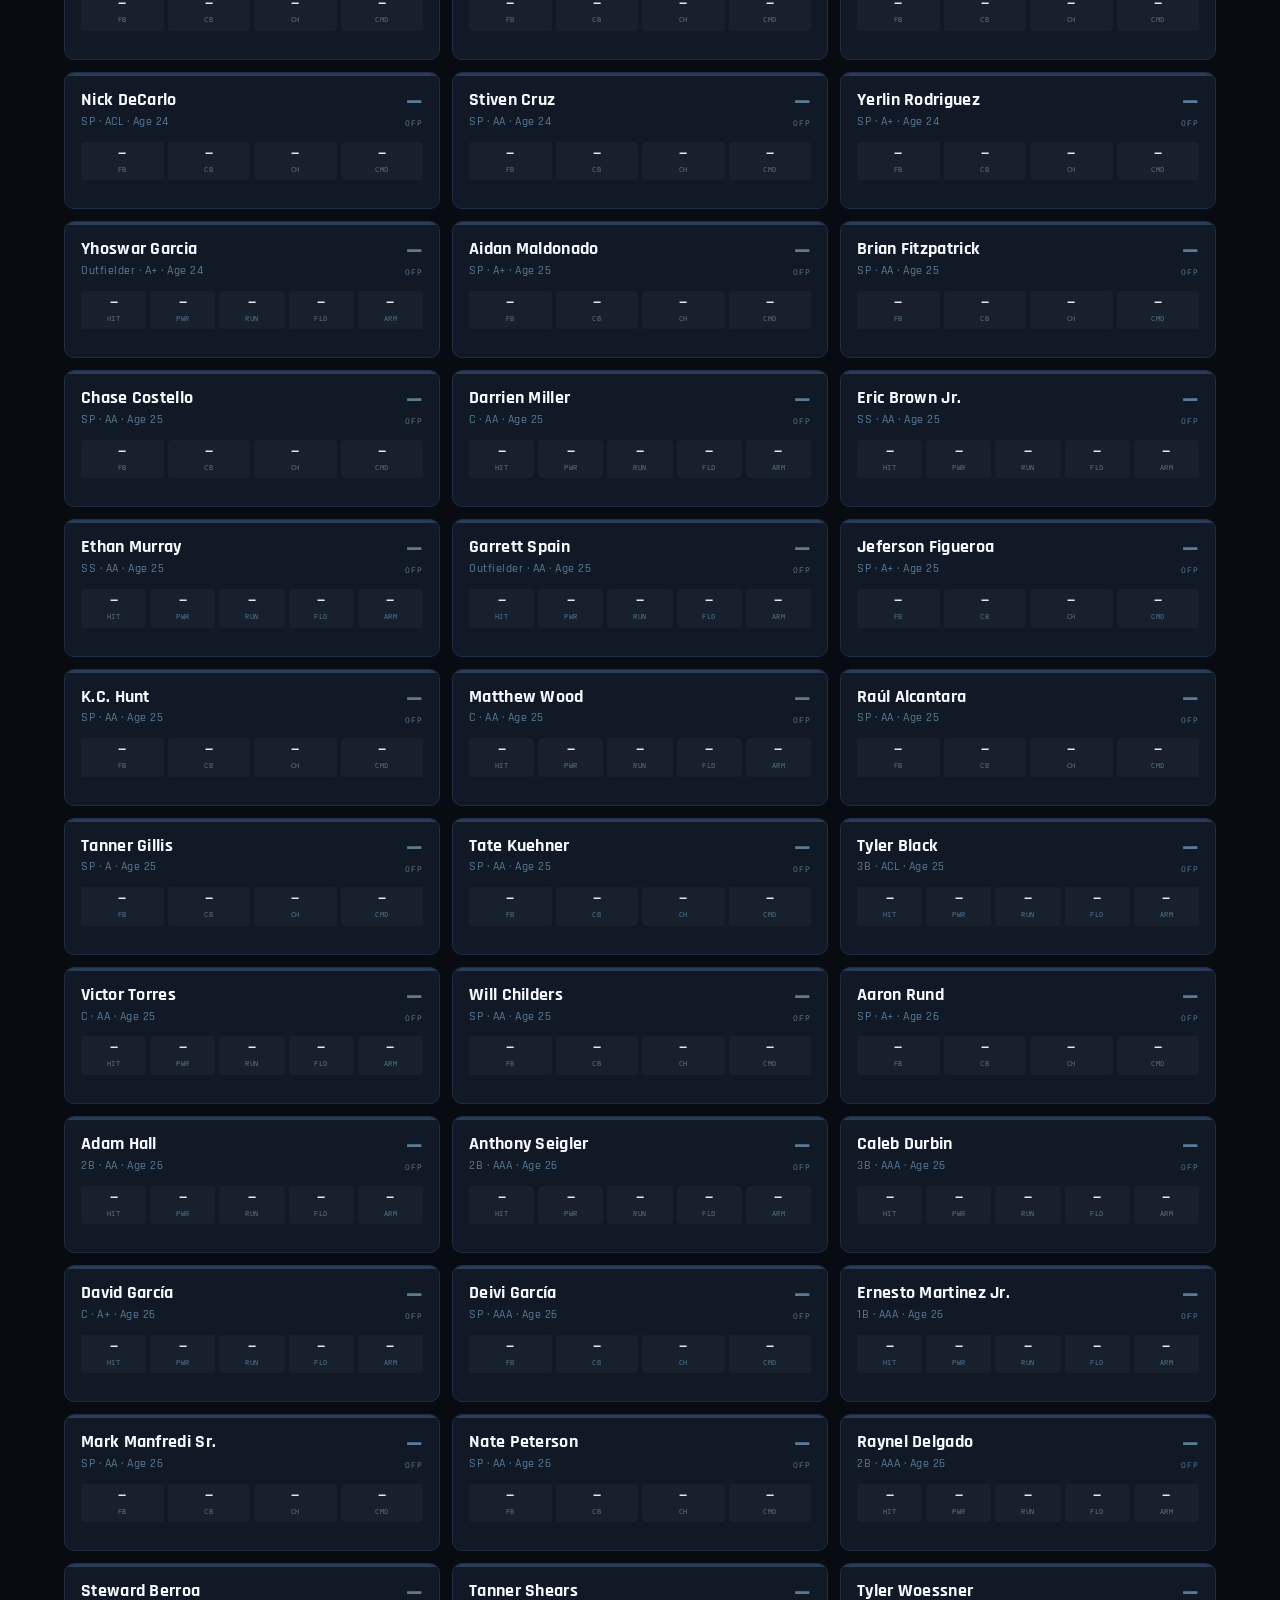
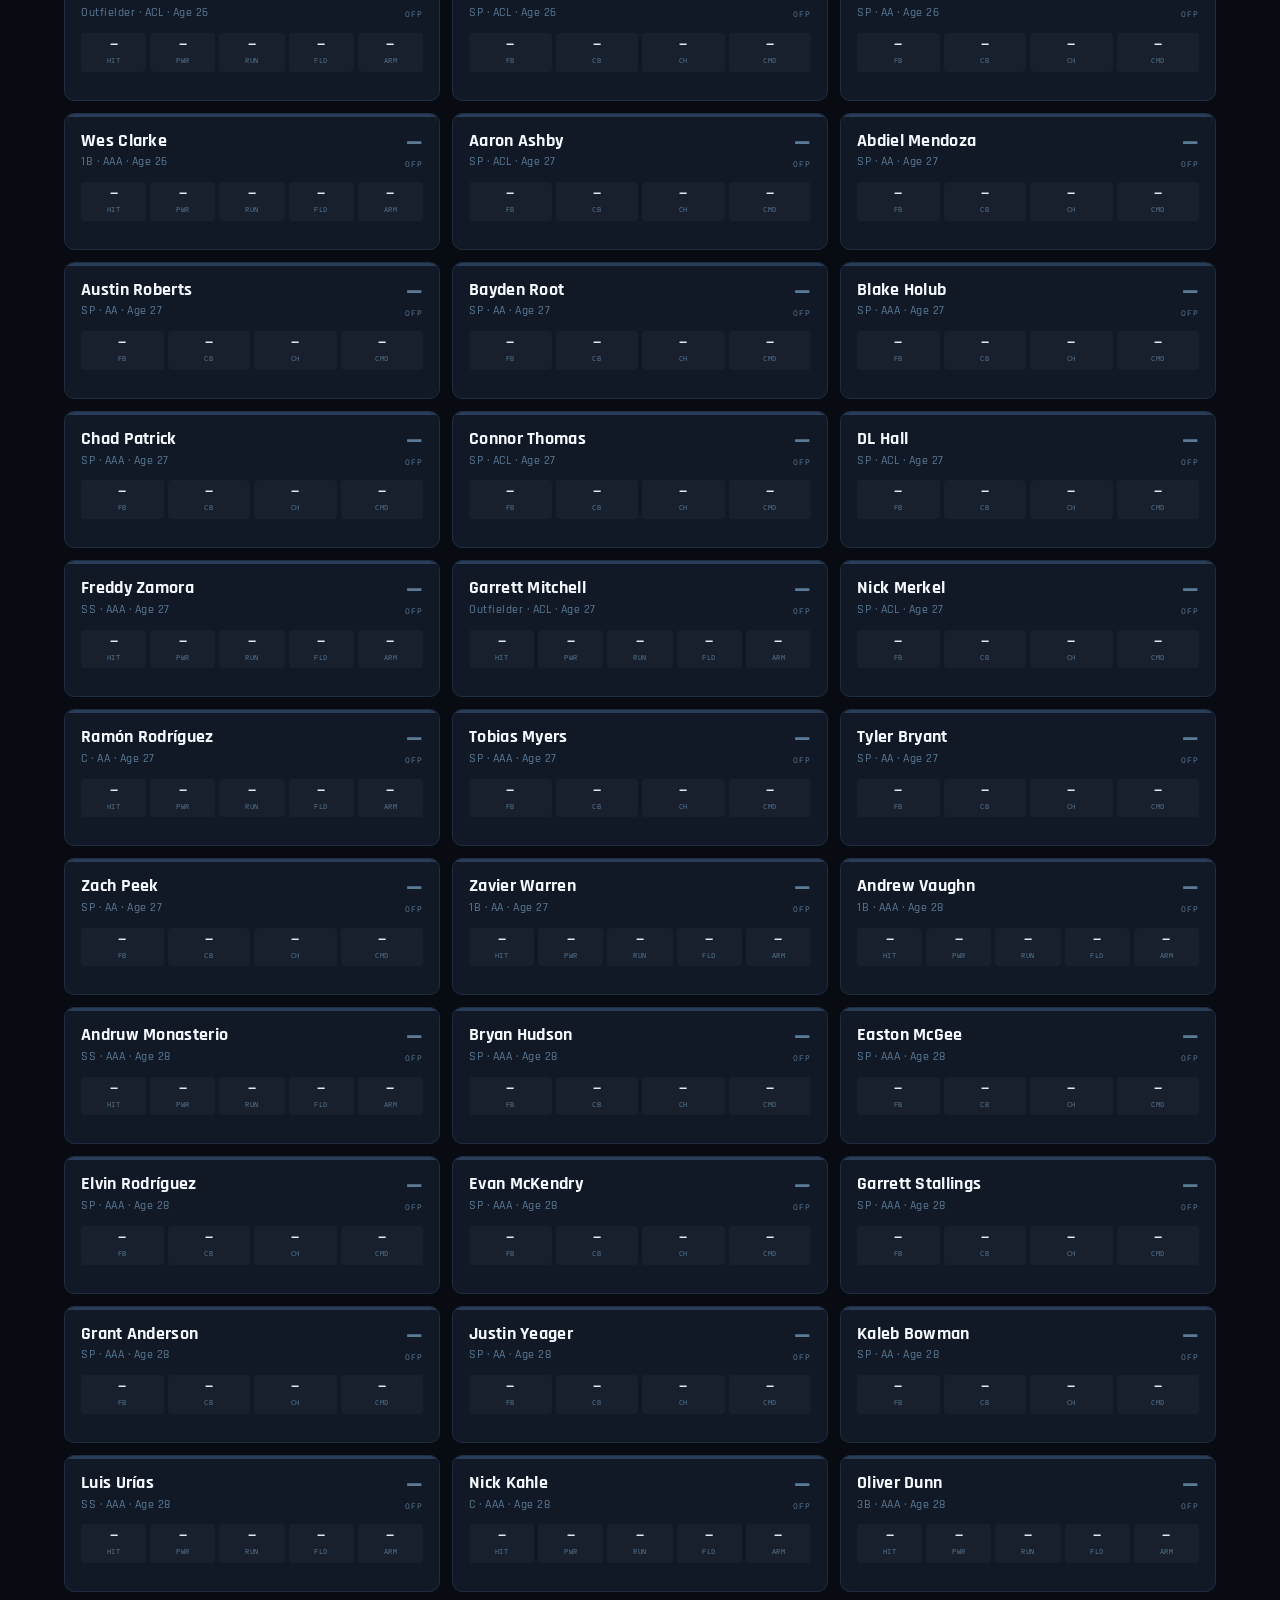
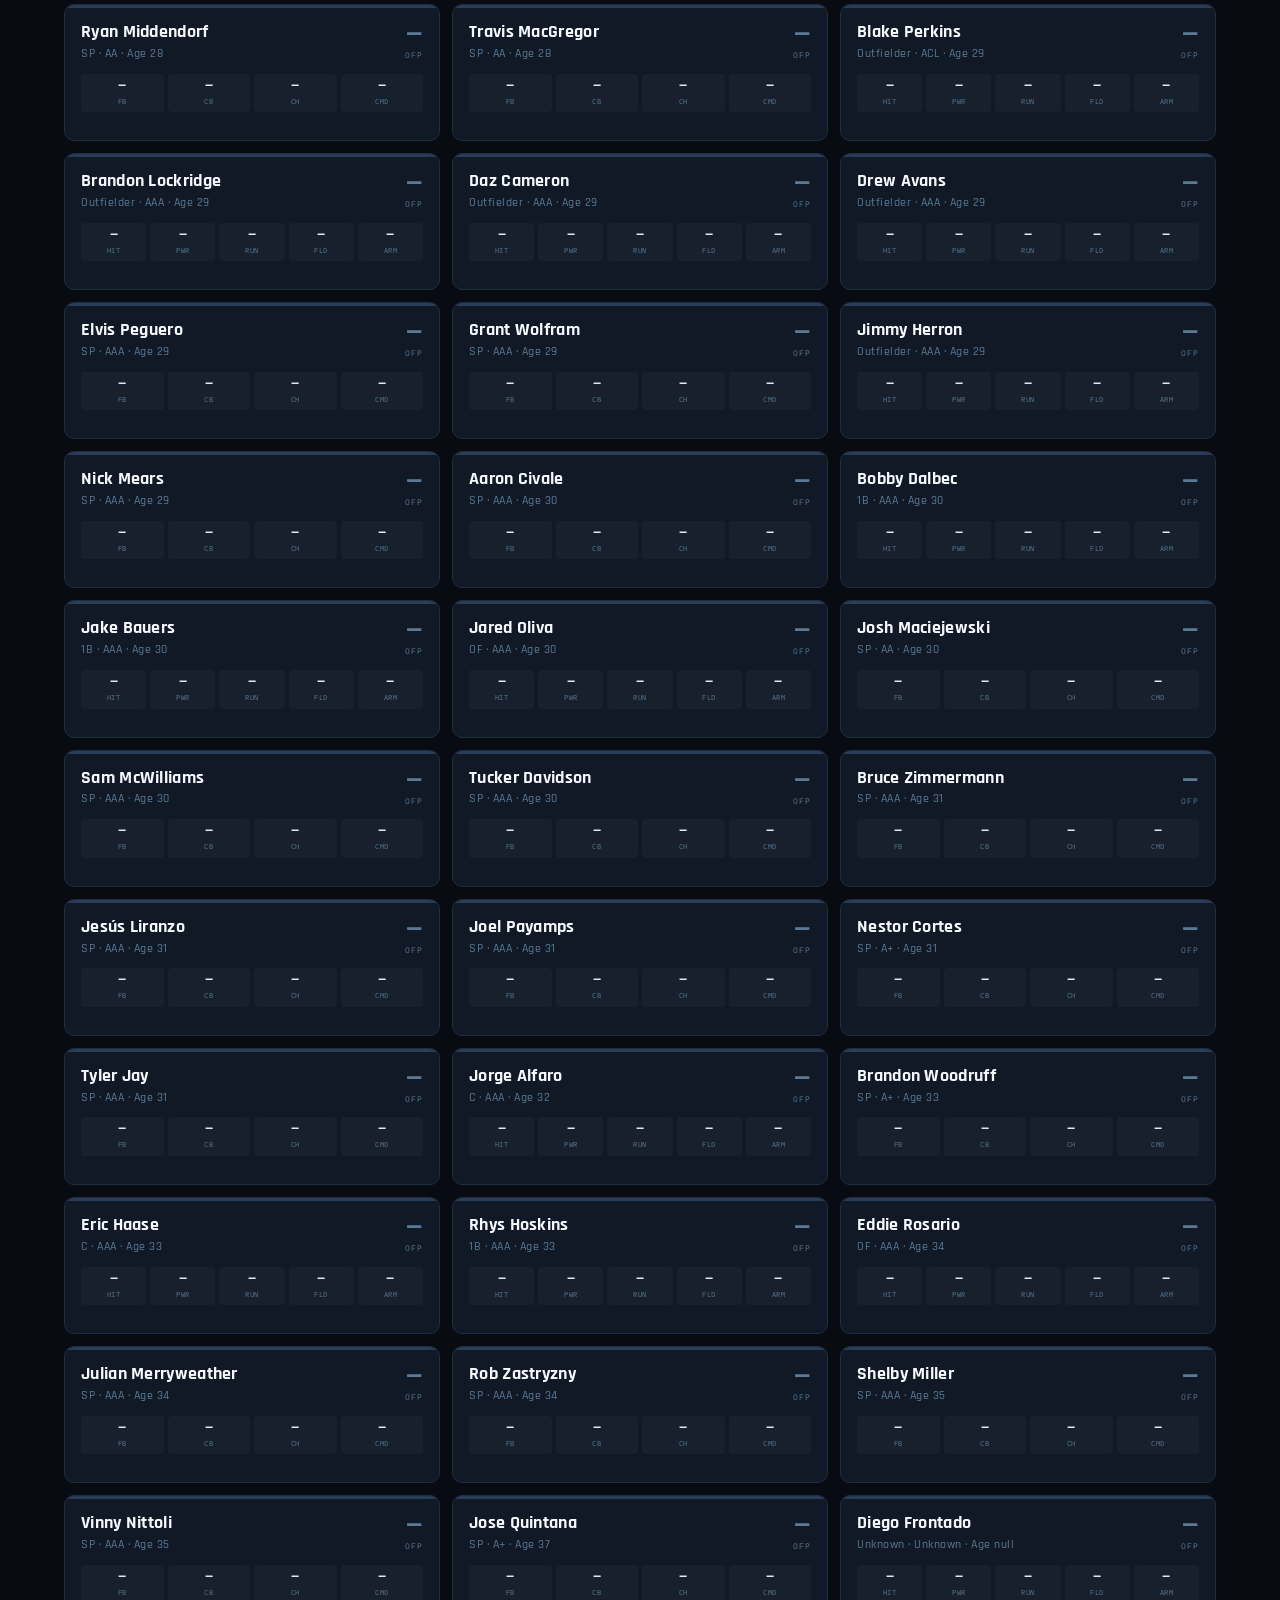
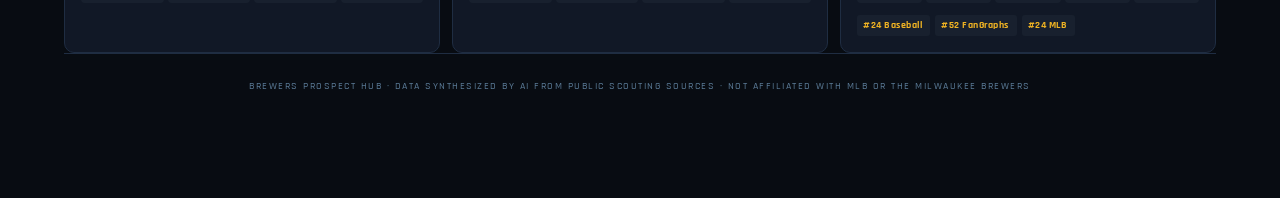
==== commit f27786ab: "Made many updates to player and index page structure, added many new players" ====
--- a/index.html
+++ b/index.html
@@ -4,6 +4,9 @@
   <meta charset="UTF-8">
   <meta name="viewport" content="width=device-width, initial-scale=1.0">
   <title>Brewers Prospect Hub</title>
+  <script>
+    document.documentElement.setAttribute('data-theme', localStorage.getItem('ph-theme') || 'dark');
+  </script>
   <link rel="stylesheet" href="styles/main.css">
   <style>
     /* ── Hero ──────────────────────────────────────────────────────────────── */
@@ -30,7 +33,7 @@
       font-weight: 700;
       line-height: 0.95;
       letter-spacing: -0.5px;
-      color: #fff;
+      color: var(--heading-text);
       opacity: 0;
       animation: fadeUp 0.4s ease 0.15s both;
     }
@@ -117,6 +120,212 @@
       color: var(--text3);
       font-size: 12px;
       pointer-events: none;
+    }
+
+    .filters-panel {
+      margin-bottom: 32px;
+      padding: 18px;
+      border: 1px solid var(--border);
+      border-radius: var(--radius-lg);
+      background: linear-gradient(180deg, var(--surface), var(--surface2));
+      opacity: 0;
+      animation: fadeUp 0.4s ease 0.34s both;
+    }
+
+    .filters-shell {
+      margin-bottom: 32px;
+    }
+
+    .filters-shell.is-collapsed .filters-panel {
+      display: none;
+    }
+
+    .filters-collapsed-bar {
+      display: none;
+      justify-content: flex-start;
+    }
+
+    .filters-shell.is-collapsed .filters-collapsed-bar {
+      display: flex;
+      opacity: 0;
+      animation: fadeUp 0.25s ease both;
+    }
+
+    .filters-grid {
+      display: grid;
+      grid-template-columns: repeat(2, minmax(0, 1fr));
+      gap: 16px;
+    }
+
+    .filter-section {
+      padding: 14px;
+      border: 1px solid var(--border);
+      border-radius: var(--radius);
+      background: color-mix(in srgb, var(--surface) 78%, transparent);
+    }
+
+    .filter-title {
+      font-family: var(--font-display);
+      font-size: 11px;
+      font-weight: 700;
+      letter-spacing: 1.8px;
+      text-transform: uppercase;
+      color: var(--text3);
+      margin-bottom: 12px;
+    }
+
+    .position-grid {
+      display: flex;
+      flex-wrap: wrap;
+      gap: 8px;
+    }
+
+    .check-pill {
+      position: relative;
+      display: inline-flex;
+      align-items: center;
+      justify-content: center;
+    }
+
+    .check-pill input {
+      position: absolute;
+      inset: 0;
+      opacity: 0;
+      cursor: pointer;
+    }
+
+    .check-pill span {
+      font-family: var(--font-display);
+      font-size: 12px;
+      font-weight: 600;
+      letter-spacing: 0.8px;
+      text-transform: uppercase;
+      padding: 7px 10px;
+      border-radius: 999px;
+      border: 1px solid var(--border);
+      background: var(--surface);
+      color: var(--text2);
+      transition: all var(--transition);
+    }
+
+    .check-pill input:checked + span {
+      background: rgba(240, 179, 35, 0.14);
+      border-color: var(--mil-gold);
+      color: var(--mil-gold);
+    }
+
+    .range-pair {
+      display: grid;
+      grid-template-columns: 1fr 1fr;
+      gap: 12px;
+    }
+
+    .slider-group {
+      display: flex;
+      flex-direction: column;
+      gap: 8px;
+    }
+
+    .slider-grid {
+      display: grid;
+      grid-template-columns: repeat(2, minmax(0, 1fr));
+      gap: 12px;
+    }
+
+    .slider-label {
+      display: flex;
+      align-items: center;
+      justify-content: space-between;
+      gap: 10px;
+      font-family: var(--font-display);
+      font-size: 12px;
+      font-weight: 600;
+      letter-spacing: 0.8px;
+      text-transform: uppercase;
+      color: var(--text2);
+    }
+
+    .slider-value {
+      font-family: var(--font-mono);
+      font-size: 11px;
+      color: var(--text3);
+    }
+
+    .filter-range {
+      width: 100%;
+      accent-color: var(--mil-gold);
+    }
+
+    .filter-help {
+      font-family: var(--font-body);
+      font-size: 12px;
+      color: var(--text3);
+      line-height: 1.5;
+    }
+
+    .filter-actions {
+      display: flex;
+      align-items: center;
+      justify-content: space-between;
+      gap: 12px;
+      margin-top: 16px;
+      flex-wrap: wrap;
+    }
+
+    .filter-actions-right {
+      display: flex;
+      align-items: center;
+      gap: 10px;
+      margin-left: auto;
+    }
+
+    .filter-clear {
+      font-family: var(--font-display);
+      font-size: 12px;
+      font-weight: 700;
+      letter-spacing: 1px;
+      text-transform: uppercase;
+      padding: 8px 12px;
+      border-radius: var(--radius);
+      border: 1px solid var(--border2);
+      background: var(--surface);
+      color: var(--text2);
+      cursor: pointer;
+      transition: all var(--transition);
+    }
+
+    .filter-clear:hover {
+      border-color: var(--mil-gold);
+      color: var(--gold);
+    }
+
+    .filter-panel-toggle {
+      font-family: var(--font-display);
+      font-size: 12px;
+      font-weight: 700;
+      letter-spacing: 1px;
+      text-transform: uppercase;
+      padding: 8px 12px;
+      border-radius: var(--radius);
+      border: 1px solid var(--border2);
+      background: var(--surface);
+      color: var(--text2);
+      cursor: pointer;
+      transition: all var(--transition);
+    }
+
+    .filter-panel-toggle:hover {
+      border-color: var(--mil-gold);
+      color: var(--gold);
+    }
+
+    .filter-summary {
+      font-family: var(--font-display);
+      font-size: 12px;
+      font-weight: 600;
+      letter-spacing: 0.8px;
+      color: var(--text3);
+      text-transform: uppercase;
     }
 
     /* ── Level section ──────────────────────────────────────────────────────── */
@@ -205,7 +414,7 @@
       font-family: var(--font-display);
       font-size: 18px;
       font-weight: 700;
-      color: #fff;
+      color: var(--heading-text);
       letter-spacing: 0.3px;
       line-height: 1.1;
     }
@@ -355,6 +564,36 @@
     }
 
     /* ── Hidden ──────────────────────────────────────────────────────────────── */
+    @media (max-width: 900px) {
+      .filters-grid,
+      .slider-grid {
+        grid-template-columns: 1fr;
+      }
+    }
+
+    @media (max-width: 680px) {
+      .search-wrap {
+        width: 100%;
+        margin-left: 0;
+      }
+
+      .search-input {
+        width: 100%;
+      }
+
+      .range-pair {
+        grid-template-columns: 1fr;
+      }
+
+      .filter-actions {
+        align-items: flex-start;
+      }
+
+      .card-grid {
+        grid-template-columns: 1fr;
+      }
+    }
+
     .hidden { display: none !important; }
   </style>
 </head>
@@ -368,6 +607,7 @@
     </a>
     <div class="nav-links">
       <a href="index.html" class="nav-link active">Roster</a>
+      <button class="theme-toggle" id="theme-toggle" title="Toggle light/dark mode" aria-label="Toggle theme"></button>
     </div>
   </nav>
 
@@ -387,18 +627,138 @@
 
     <!-- FILTER BAR -->
     <div class="filter-bar">
-      <button class="filter-btn active" data-level="all">All Levels</button>
-      <button class="filter-btn" data-level="AAA">Triple-A</button>
-      <button class="filter-btn" data-level="AA">Double-A</button>
-      <button class="filter-btn" data-level="A+">High-A</button>
-      <button class="filter-btn" data-level="A">Low-A</button>
-      <button class="filter-btn" data-level="ACL">Complex</button>
       <div class="search-wrap">
         <span class="search-icon">⌕</span>
         <input class="search-input" type="text" placeholder="Search player..." id="search-input">
       </div>
     </div>
 
+    <div class="filters-shell" id="filters-shell">
+    <div class="filters-panel">
+      <div class="filters-grid">
+        <div class="filter-section">
+          <div class="filter-title">Levels</div>
+          <div class="position-grid" id="level-filter-group">
+            <label class="check-pill"><input type="checkbox" value="AAA"><span>Triple-A</span></label>
+            <label class="check-pill"><input type="checkbox" value="AA"><span>Double-A</span></label>
+            <label class="check-pill"><input type="checkbox" value="A+"><span>High-A</span></label>
+            <label class="check-pill"><input type="checkbox" value="A"><span>Low-A</span></label>
+            <label class="check-pill"><input type="checkbox" value="ACL"><span>Complex</span></label>
+            <label class="check-pill"><input type="checkbox" value="DSL"><span>Dominican</span></label>
+          </div>
+        </div>
+
+        <div class="filter-section">
+          <div class="filter-title">Positions</div>
+          <div class="position-grid" id="position-filter-group">
+            <label class="check-pill"><input type="checkbox" value="SP"><span>SP</span></label>
+            <label class="check-pill"><input type="checkbox" value="RP"><span>RP</span></label>
+            <label class="check-pill"><input type="checkbox" value="C"><span>C</span></label>
+            <label class="check-pill"><input type="checkbox" value="1B"><span>1B</span></label>
+            <label class="check-pill"><input type="checkbox" value="2B"><span>2B</span></label>
+            <label class="check-pill"><input type="checkbox" value="3B"><span>3B</span></label>
+            <label class="check-pill"><input type="checkbox" value="SS"><span>SS</span></label>
+            <label class="check-pill"><input type="checkbox" value="OF"><span>OF</span></label>
+            <label class="check-pill"><input type="checkbox" value="DH"><span>DH</span></label>
+            <label class="check-pill"><input type="checkbox" value="IF"><span>IF</span></label>
+          </div>
+        </div>
+
+        <div class="filter-section">
+          <div class="filter-title">Age Range</div>
+          <div class="range-pair">
+            <div class="slider-group">
+              <label class="slider-label" for="age-min">
+                <span>Min Age</span>
+                <span class="slider-value" id="age-min-value"></span>
+              </label>
+              <input class="filter-range" id="age-min" type="range">
+            </div>
+            <div class="slider-group">
+              <label class="slider-label" for="age-max">
+                <span>Max Age</span>
+                <span class="slider-value" id="age-max-value"></span>
+              </label>
+              <input class="filter-range" id="age-max" type="range">
+            </div>
+          </div>
+          <div class="filter-help">Use both sliders to narrow the age band without hiding the rest of the roster UI.</div>
+        </div>
+
+        <div class="filter-section">
+          <div class="filter-title">Overall Rating</div>
+          <div class="slider-group">
+            <label class="slider-label" for="ofp-min">
+              <span>Minimum OFP</span>
+              <span class="slider-value" id="ofp-min-value"></span>
+            </label>
+            <input class="filter-range rating-filter" id="ofp-min" type="range" min="0" max="80" step="5" data-filter-key="ofp">
+          </div>
+          <div class="filter-help">Set to Any to keep unrated players visible. Higher values focus on stronger overall scouting grades.</div>
+        </div>
+
+        <div class="filter-section">
+          <div class="filter-title">Hit Tool Grades</div>
+          <div class="slider-grid">
+            <div class="slider-group">
+              <label class="slider-label" for="hit-min"><span>Hit</span><span class="slider-value" id="hit-min-value"></span></label>
+              <input class="filter-range rating-filter" id="hit-min" type="range" min="0" max="80" step="5" data-filter-key="hit">
+            </div>
+            <div class="slider-group">
+              <label class="slider-label" for="power-min"><span>Power</span><span class="slider-value" id="power-min-value"></span></label>
+              <input class="filter-range rating-filter" id="power-min" type="range" min="0" max="80" step="5" data-filter-key="power">
+            </div>
+            <div class="slider-group">
+              <label class="slider-label" for="run-min"><span>Run</span><span class="slider-value" id="run-min-value"></span></label>
+              <input class="filter-range rating-filter" id="run-min" type="range" min="0" max="80" step="5" data-filter-key="run">
+            </div>
+            <div class="slider-group">
+              <label class="slider-label" for="field-min"><span>Field</span><span class="slider-value" id="field-min-value"></span></label>
+              <input class="filter-range rating-filter" id="field-min" type="range" min="0" max="80" step="5" data-filter-key="field">
+            </div>
+            <div class="slider-group">
+              <label class="slider-label" for="arm-min"><span>Arm</span><span class="slider-value" id="arm-min-value"></span></label>
+              <input class="filter-range rating-filter" id="arm-min" type="range" min="0" max="80" step="5" data-filter-key="arm">
+            </div>
+          </div>
+        </div>
+
+        <div class="filter-section">
+          <div class="filter-title">Pitch Grades</div>
+          <div class="slider-grid">
+            <div class="slider-group">
+              <label class="slider-label" for="fastball-min"><span>Fastball</span><span class="slider-value" id="fastball-min-value"></span></label>
+              <input class="filter-range rating-filter" id="fastball-min" type="range" min="0" max="80" step="5" data-filter-key="fastball">
+            </div>
+            <div class="slider-group">
+              <label class="slider-label" for="curveball-min"><span>Curveball</span><span class="slider-value" id="curveball-min-value"></span></label>
+              <input class="filter-range rating-filter" id="curveball-min" type="range" min="0" max="80" step="5" data-filter-key="curveball">
+            </div>
+            <div class="slider-group">
+              <label class="slider-label" for="changeup-min"><span>Changeup</span><span class="slider-value" id="changeup-min-value"></span></label>
+              <input class="filter-range rating-filter" id="changeup-min" type="range" min="0" max="80" step="5" data-filter-key="changeup">
+            </div>
+            <div class="slider-group">
+              <label class="slider-label" for="command-min"><span>Command</span><span class="slider-value" id="command-min-value"></span></label>
+              <input class="filter-range rating-filter" id="command-min" type="range" min="0" max="80" step="5" data-filter-key="command">
+            </div>
+          </div>
+        </div>
+      </div>
+
+      <div class="filter-actions">
+        <button class="filter-panel-toggle" id="filter-panel-toggle" type="button" aria-expanded="true">Hide Filters</button>
+        <div class="filter-actions-right">
+          <div class="filter-summary" id="filter-summary">Showing full roster</div>
+          <button class="filter-clear" id="clear-filters" type="button">Reset Filters</button>
+        </div>
+      </div>
+    </div>
+      <div class="filters-collapsed-bar">
+        <button class="filter-panel-toggle" id="filter-panel-toggle-collapsed" type="button" aria-expanded="false">Show Filters</button>
+      </div>
+    </div>
+
     <!-- ROSTER (rendered by JS) -->
     <div id="roster-root"></div>
 
@@ -410,11 +770,88 @@
   </div>
 
   <script type="module">
-    import { PLAYERS, LEVEL_ORDER, LEVEL_LABELS, GRADE_COLOR, GRADE_LABEL } from './data/players.js';
+    import { PLAYERS, LEVEL_ORDER, LEVEL_LABELS, GRADE_COLOR } from './data/players.js';
+
+    const THEME_KEY = 'ph-theme';
+    const FILTER_PANEL_KEY = 'ph-filters-visible-v2';
+    const themeToggle = document.getElementById('theme-toggle');
+    const filtersShell = document.getElementById('filters-shell');
+    const filterPanel = document.querySelector('.filters-panel');
+    const filterPanelToggle = document.getElementById('filter-panel-toggle');
+    const filterPanelToggleCollapsed = document.getElementById('filter-panel-toggle-collapsed');
+    const AGE_VALUES = PLAYERS.map((p) => p.age).filter((age) => typeof age === 'number');
+    const AGE_BOUNDS = {
+      min: AGE_VALUES.length ? Math.min(...AGE_VALUES) : 16,
+      max: AGE_VALUES.length ? Math.max(...AGE_VALUES) : 40,
+    };
+
+    const DEFAULT_FILTERS = {
+      levels: [],
+      positions: [],
+      ageMin: AGE_BOUNDS.min,
+      ageMax: AGE_BOUNDS.max,
+      ofp: 0,
+      hit: 0,
+      power: 0,
+      run: 0,
+      field: 0,
+      arm: 0,
+      fastball: 0,
+      curveball: 0,
+      changeup: 0,
+      command: 0,
+    };
+
+    const RATING_FILTERS = [
+      { key: 'ofp', inputId: 'ofp-min', valueId: 'ofp-min-value', getValue: (p) => p.grades?.ofp ?? null },
+      { key: 'hit', inputId: 'hit-min', valueId: 'hit-min-value', getValue: (p) => p.grades?.hit ?? null },
+      { key: 'power', inputId: 'power-min', valueId: 'power-min-value', getValue: (p) => p.grades?.power ?? null },
+      { key: 'run', inputId: 'run-min', valueId: 'run-min-value', getValue: (p) => p.grades?.run ?? null },
+      { key: 'field', inputId: 'field-min', valueId: 'field-min-value', getValue: (p) => p.grades?.field ?? null },
+      { key: 'arm', inputId: 'arm-min', valueId: 'arm-min-value', getValue: (p) => p.grades?.arm ?? null },
+      { key: 'fastball', inputId: 'fastball-min', valueId: 'fastball-min-value', getValue: (p) => p.pitchGrades?.fastball ?? null },
+      { key: 'curveball', inputId: 'curveball-min', valueId: 'curveball-min-value', getValue: (p) => p.pitchGrades?.curveball ?? null },
+      { key: 'changeup', inputId: 'changeup-min', valueId: 'changeup-min-value', getValue: (p) => p.pitchGrades?.changeup ?? null },
+      { key: 'command', inputId: 'command-min', valueId: 'command-min-value', getValue: (p) => p.pitchGrades?.command ?? null },
+    ];
+
+    function syncThemeToggle() {
+      const theme = document.documentElement.getAttribute('data-theme') || 'dark';
+      themeToggle.textContent = theme === 'light' ? '🌙' : '☀️';
+    }
+
+    function setFilterPanelVisibility(visible) {
+      filtersShell.classList.toggle('is-collapsed', !visible);
+      filterPanel.classList.toggle('hidden', !visible);
+      filterPanelToggle.textContent = visible ? 'Hide Filters' : 'Show Filters';
+      filterPanelToggle.setAttribute('aria-expanded', String(visible));
+      filterPanelToggleCollapsed.setAttribute('aria-expanded', String(visible));
+      localStorage.setItem(FILTER_PANEL_KEY, visible ? 'true' : 'false');
+    }
+
+    themeToggle.addEventListener('click', function() {
+      const current = document.documentElement.getAttribute('data-theme') || 'dark';
+      const next = current === 'light' ? 'dark' : 'light';
+      document.documentElement.setAttribute('data-theme', next);
+      localStorage.setItem(THEME_KEY, next);
+      syncThemeToggle();
+    });
+
+    filterPanelToggle.addEventListener('click', function() {
+      const visible = filterPanelToggle.getAttribute('aria-expanded') === 'true';
+      setFilterPanelVisibility(!visible);
+    });
+
+    filterPanelToggleCollapsed.addEventListener('click', function() {
+      setFilterPanelVisibility(true);
+    });
+
+    syncThemeToggle();
+    setFilterPanelVisibility(localStorage.getItem(FILTER_PANEL_KEY) === 'true');
 
     // ── State ──────────────────────────────────────────────────────────────────
-    let activeLevel = 'all';
     let searchQuery = '';
+    let filters = { ...DEFAULT_FILTERS };
     // Scouting data keyed by player id — populated async at startup
     const scoutingCache = {};
 
@@ -456,6 +893,53 @@
       return r.toLowerCase().replace(/\s+/g, '');
     }
 
+    function formatSliderValue(value) {
+      return Number(value) === 0 ? 'Any' : String(value);
+    }
+
+    function normalizePositionTokens(position) {
+      const raw = String(position || '').toUpperCase();
+      const tokens = new Set();
+
+      if (raw.includes('SP') || raw.includes('STARTING PITCHER')) tokens.add('SP');
+      if (raw.includes('RP') || raw.includes('RELIEF PITCHER')) tokens.add('RP');
+      if (raw.includes('PITCHER') && !tokens.size) tokens.add('SP');
+      if (raw.includes('CATCHER') || /(^|\/)C($|\/)/.test(raw)) tokens.add('C');
+      if (raw.includes('1B') || raw.includes('FIRST BASE')) tokens.add('1B');
+      if (raw.includes('2B') || raw.includes('SECOND BASE')) tokens.add('2B');
+      if (raw.includes('3B') || raw.includes('THIRD BASE')) tokens.add('3B');
+      if (raw.includes('SS') || raw.includes('SHORTSTOP')) tokens.add('SS');
+      if (raw.includes('DH') || raw.includes('DESIGNATED HITTER')) tokens.add('DH');
+      if (raw.includes('OF') || raw.includes('OUTFIELDER') || raw.includes('LEFT FIELD') || raw.includes('CENTER FIELD') || raw.includes('RIGHT FIELD')) tokens.add('OF');
+      if (raw.includes('INFIELD')) tokens.add('IF');
+
+      return tokens;
+    }
+
+    function playerMatchesFilters(player) {
+      const q = searchQuery.toLowerCase();
+      const levelMatch = !filters.levels.length || filters.levels.includes(player.level);
+      const searchMatch = !q
+        || player.name.toLowerCase().includes(q)
+        || String(player.position || '').toLowerCase().includes(q)
+        || String(player.affiliate || '').toLowerCase().includes(q);
+
+      const ageValue = typeof player.age === 'number' ? player.age : null;
+      const ageMatch = ageValue == null || (ageValue >= filters.ageMin && ageValue <= filters.ageMax);
+
+      const positionTokens = normalizePositionTokens(player.position);
+      const positionMatch = !filters.positions.length || filters.positions.some((pos) => positionTokens.has(pos));
+
+      const ratingMatch = RATING_FILTERS.every(function(config) {
+        const minimum = filters[config.key];
+        if (!minimum) return true;
+        const value = config.getValue(player);
+        return value != null && value >= minimum;
+      });
+
+      return levelMatch && searchMatch && ageMatch && positionMatch && ratingMatch;
+    }
+
     // Merge base roster entry with scouting JSON (if available)
     function mergePlayer(base) {
       const scout = scoutingCache[base.id] || {};
@@ -466,12 +950,12 @@
         position: base.position,
         level:    base.level,
         age:      base.age,
+        affiliate: base.affiliate,
       });
     }
 
     // ── Card builder ───────────────────────────────────────────────────────────
-    function buildCard(base, delay) {
-      const p     = mergePlayer(base);
+    function buildCard(p, delay) {
       const g     = p.grades || {};
       const ofp   = g.ofp;
       const risk  = g.risk || '';
@@ -519,62 +1003,104 @@
     // ── Render ────────────────────────────────────────────────────────────────
     function render() {
       const root = document.getElementById('roster-root');
-      const q = searchQuery.toLowerCase();
-
-      const filtered = PLAYERS.filter(function(p) {
-        const levelMatch = activeLevel === 'all' || p.level === activeLevel;
-        const searchMatch = !q || p.name.toLowerCase().includes(q) || p.position.toLowerCase().includes(q);
-        return levelMatch && searchMatch;
-      });
+      const mergedPlayers = PLAYERS.map(mergePlayer);
+      const filtered = mergedPlayers
+        .filter(playerMatchesFilters)
+        .sort(function(a, b) {
+          const ofpDiff = (b.grades?.ofp ?? -1) - (a.grades?.ofp ?? -1);
+          if (ofpDiff !== 0) return ofpDiff;
+          const ageDiff = (a.age ?? 999) - (b.age ?? 999);
+          if (ageDiff !== 0) return ageDiff;
+          return String(a.name || '').localeCompare(String(b.name || ''));
+        });
 
       document.getElementById('total-count').textContent = filtered.length + ' player' + (filtered.length !== 1 ? 's' : '');
+      updateFilterSummary(filtered.length);
 
       if (filtered.length === 0) {
         root.innerHTML = '<div class="empty-state">No players found</div>';
         return;
       }
 
-      const grouped = {};
-      LEVEL_ORDER.forEach(function(l) { grouped[l] = []; });
-      filtered.forEach(function(p) {
-        if (!grouped[p.level]) grouped[p.level] = [];
-        grouped[p.level].push(p);
+      root.innerHTML = '<div class="card-grid">'
+        + filtered.map(function(p, index) {
+          return buildCard(p, 0.05 + index * 0.03);
+        }).join('')
+        + '</div>';
+    }
+
+    function updateFilterSummary(filteredCount) {
+      const activeParts = [];
+
+      if (filters.levels.length) {
+        activeParts.push(filters.levels.map(function(level) {
+          return LEVEL_LABELS[level] || level;
+        }).join('/'));
+      }
+      if (filters.positions.length) activeParts.push(filters.positions.join('/'));
+      if (filters.ageMin !== AGE_BOUNDS.min || filters.ageMax !== AGE_BOUNDS.max) activeParts.push('Age ' + filters.ageMin + '–' + filters.ageMax);
+
+      RATING_FILTERS.forEach(function(config) {
+        if (filters[config.key]) activeParts.push(config.key.toUpperCase() + ' ' + filters[config.key] + '+');
       });
 
-      let html = '';
-      let cardIdx = 0;
-
-      LEVEL_ORDER.forEach(function(level) {
-        const players = grouped[level];
-        if (!players || !players.length) return;
-
-        html += '<div class="level-section" data-level="' + level + '">'
-          + '<div class="level-header">'
-          + '<span class="level-name">' + (LEVEL_LABELS[level] || level) + '</span>'
-          + '<span class="level-sub">' + (players[0] && players[0].affiliate || '') + '</span>'
-          + '<span class="level-count">' + players.length + 'P</span>'
-          + '</div><div class="card-grid">';
-
-        players.forEach(function(p) {
-          html += buildCard(p, 0.05 + cardIdx * 0.06);
-          cardIdx++;
-        });
-
-        html += '</div></div>';
+      if (searchQuery.trim()) activeParts.push('Search "' + searchQuery.trim() + '"');
+
+      document.getElementById('filter-summary').textContent = activeParts.length
+        ? filteredCount + ' matches · ' + activeParts.join(' · ')
+        : 'Showing full roster';
+    }
+
+    function syncAgeControls() {
+      const minInput = document.getElementById('age-min');
+      const maxInput = document.getElementById('age-max');
+
+      if (filters.ageMin > filters.ageMax) {
+        if (document.activeElement === minInput) {
+          filters.ageMax = filters.ageMin;
+        } else {
+          filters.ageMin = filters.ageMax;
+        }
+      }
+
+      minInput.value = String(filters.ageMin);
+      maxInput.value = String(filters.ageMax);
+      document.getElementById('age-min-value').textContent = String(filters.ageMin);
+      document.getElementById('age-max-value').textContent = String(filters.ageMax);
+    }
+
+    function syncRatingControls() {
+      RATING_FILTERS.forEach(function(config) {
+        document.getElementById(config.inputId).value = String(filters[config.key]);
+        document.getElementById(config.valueId).textContent = formatSliderValue(filters[config.key]);
       });
-
-      root.innerHTML = html;
+    }
+
+    function syncPositionControls() {
+      document.querySelectorAll('#position-filter-group input[type="checkbox"]').forEach(function(input) {
+        input.checked = filters.positions.includes(input.value);
+      });
+    }
+
+    function syncLevelControls() {
+      document.querySelectorAll('#level-filter-group input[type="checkbox"]').forEach(function(input) {
+        input.checked = filters.levels.includes(input.value);
+      });
+    }
+
+    function resetFilters() {
+      filters = { ...DEFAULT_FILTERS };
+      searchQuery = '';
+
+      document.getElementById('search-input').value = '';
+      syncAgeControls();
+      syncRatingControls();
+      syncLevelControls();
+      syncPositionControls();
+      render();
     }
 
     // ── Events ────────────────────────────────────────────────────────────────
-    document.querySelectorAll('.filter-btn').forEach(function(btn) {
-      btn.addEventListener('click', function() {
-        document.querySelectorAll('.filter-btn').forEach(function(b) { b.classList.remove('active'); });
-        btn.classList.add('active');
-        activeLevel = btn.dataset.level;
-        render();
-      });
-    });
 
     document.getElementById('search-input').addEventListener('input', function(e) {
       searchQuery = e.target.value;
@@ -582,6 +1108,58 @@
     });
 
     // ── Init — render immediately with roster data, then re-render with scouting data ──
+    document.querySelectorAll('#level-filter-group input[type="checkbox"]').forEach(function(input) {
+      input.addEventListener('change', function() {
+        filters.levels = Array.from(document.querySelectorAll('#level-filter-group input[type="checkbox"]:checked')).map(function(checked) {
+          return checked.value;
+        });
+        render();
+      });
+    });
+
+    document.querySelectorAll('#position-filter-group input[type="checkbox"]').forEach(function(input) {
+      input.addEventListener('change', function() {
+        filters.positions = Array.from(document.querySelectorAll('#position-filter-group input[type="checkbox"]:checked')).map(function(checked) {
+          return checked.value;
+        });
+        render();
+      });
+    });
+
+    const ageMinInput = document.getElementById('age-min');
+    const ageMaxInput = document.getElementById('age-max');
+    ageMinInput.min = String(AGE_BOUNDS.min);
+    ageMinInput.max = String(AGE_BOUNDS.max);
+    ageMaxInput.min = String(AGE_BOUNDS.min);
+    ageMaxInput.max = String(AGE_BOUNDS.max);
+
+    ageMinInput.addEventListener('input', function(e) {
+      filters.ageMin = Number(e.target.value);
+      syncAgeControls();
+      render();
+    });
+
+    ageMaxInput.addEventListener('input', function(e) {
+      filters.ageMax = Number(e.target.value);
+      syncAgeControls();
+      render();
+    });
+
+    RATING_FILTERS.forEach(function(config) {
+      document.getElementById(config.inputId).addEventListener('input', function(e) {
+        filters[config.key] = Number(e.target.value);
+        syncRatingControls();
+        render();
+      });
+    });
+
+    document.getElementById('clear-filters').addEventListener('click', resetFilters);
+
+    syncAgeControls();
+    syncRatingControls();
+    syncLevelControls();
+    syncPositionControls();
+
     render();  // immediate render so page isn't blank while fetching
     loadAllScoutingData().then(function() {
       render(); // re-render cards with grades/OFP from scouting JSON
--- a/styles/main.css
+++ b/styles/main.css
@@ -2,7 +2,7 @@
 
 @import url('https://fonts.googleapis.com/css2?family=Rajdhani:wght@400;500;600;700&family=IBM+Plex+Mono:wght@400;500;600&family=Source+Serif+4:ital,opsz,wght@0,8..60,300;0,8..60,400;0,8..60,600;1,8..60,300&display=swap');
 
-/* ── Variables ───────────────────────────────────────────────────────────────*/
+/* ── Dark mode (default) ─────────────────────────────────────────────────────*/
 :root {
   --bg:         #080c12;
   --bg2:        #0d1420;
@@ -14,7 +14,7 @@
 
   --text:       #dce8f5;
   --text2:      #8ca4bf;
-  --text3:      #4e657e;
+  --text3:      #5a7a96;
 
   --gold:       #f0b323;
   --gold2:      #ffd166;
@@ -37,6 +37,44 @@
   --radius:     6px;
   --radius-lg:  10px;
   --transition: 180ms ease;
+
+  /* Summary text — high contrast in dark mode */
+  --summary-bg:      #1a2535;
+  --summary-text:    #c8ddf0;
+  --summary-border:  var(--mil-gold);
+  --heading-text:    #f5f8fc;
+}
+
+/* ── Light mode ──────────────────────────────────────────────────────────────*/
+[data-theme="light"] {
+  --bg:         #f4f6f9;
+  --bg2:        #eaecf0;
+  --surface:    #ffffff;
+  --surface2:   #f0f2f5;
+  --surface3:   #e4e7ec;
+  --border:     #d0d7e0;
+  --border2:    #b0bcc9;
+
+  --text:       #0f1923;
+  --text2:      #3a5068;
+  --text3:      #6b8399;
+
+  --gold:       #c8880a;
+  --gold2:      #e09c10;
+  --cyan:       #0891b2;
+  --green:      #059669;
+  --green2:     #10b981;
+  --yellow:     #d97706;
+  --orange:     #ea6a0a;
+  --red:        #dc2626;
+  --red2:       #ef4444;
+
+  --mil-gold:   #c8880a;
+
+  --summary-bg:      #fffbf0;
+  --summary-text:    #2a3a4a;
+  --summary-border:  var(--mil-gold);
+  --heading-text:    #112031;
 }
 
 /* ── Reset ───────────────────────────────────────────────────────────────────*/
@@ -46,10 +84,13 @@
   background: var(--bg);
   color: var(--text);
   font-family: var(--font-body);
-  font-size: 15px;
-  line-height: 1.6;
+  font-optical-sizing: auto;
+  font-size: 16px;
+  line-height: 1.65;
   min-height: 100vh;
   -webkit-font-smoothing: antialiased;
+  text-rendering: optimizeLegibility;
+  transition: background 0.25s ease, color 0.25s ease;
 }
 a { color: inherit; text-decoration: none; }
 img { display: block; max-width: 100%; }
@@ -59,14 +100,19 @@
   position: sticky;
   top: 0;
   z-index: 100;
-  background: rgba(8,12,18,0.92);
-  backdrop-filter: blur(12px);
+  background: rgba(8,12,18,0.94);
+  backdrop-filter: blur(14px);
   border-bottom: 1px solid var(--border);
   padding: 0 32px;
   display: flex;
   align-items: center;
-  height: 56px;
+  height: 58px;
   gap: 24px;
+  transition: background 0.25s ease;
+}
+
+[data-theme="light"] .site-nav {
+  background: rgba(244,246,249,0.96);
 }
 
 .nav-logo {
@@ -94,6 +140,7 @@
   display: flex;
   gap: 4px;
   margin-left: auto;
+  align-items: center;
 }
 
 .nav-link {
@@ -109,13 +156,36 @@
 }
 .nav-link:hover, .nav-link.active { color: var(--gold); background: rgba(240,179,35,0.08); }
 
+/* ── Theme toggle button ─────────────────────────────────────────────────────*/
+.theme-toggle {
+  width: 34px;
+  height: 34px;
+  border-radius: 50%;
+  border: 1px solid var(--border2);
+  background: var(--surface2);
+  color: var(--text2);
+  cursor: pointer;
+  display: flex;
+  align-items: center;
+  justify-content: center;
+  font-size: 16px;
+  transition: background var(--transition), border-color var(--transition), color var(--transition);
+  flex-shrink: 0;
+  margin-left: 8px;
+}
+.theme-toggle:hover {
+  background: var(--surface3);
+  border-color: var(--gold);
+  color: var(--gold);
+}
+
 /* ── Page shell ──────────────────────────────────────────────────────────────*/
 .page-wrap { max-width: 1200px; margin: 0 auto; padding: 0 24px 80px; }
 
 /* ── Utility classes ─────────────────────────────────────────────────────────*/
 .label {
   font-family: var(--font-display);
-  font-size: 10px;
+  font-size: 11px;
   font-weight: 700;
   letter-spacing: 2px;
   text-transform: uppercase;
@@ -149,19 +219,19 @@
   display: inline-flex;
   align-items: center;
   font-family: var(--font-display);
-  font-size: 11px;
+  font-size: 12px;
   font-weight: 600;
   letter-spacing: 0.8px;
   text-transform: uppercase;
-  padding: 3px 9px;
-  border-radius: 3px;
+  padding: 4px 10px;
+  border-radius: 4px;
   background: var(--surface2);
   color: var(--text2);
   border: 1px solid var(--border);
   white-space: nowrap;
 }
 
-.chip.gold    { background: rgba(240,179,35,0.1); color: var(--gold); border-color: rgba(240,179,35,0.25); }
+.chip.gold    { background: rgba(240,179,35,0.12); color: var(--gold); border-color: rgba(240,179,35,0.3); }
 .chip.cyan    { background: rgba(6,182,212,0.1); color: var(--cyan); border-color: rgba(6,182,212,0.25); }
 .chip.green   { background: rgba(16,185,129,0.1); color: var(--green2); border-color: rgba(16,185,129,0.25); }
 .chip.red     { background: rgba(239,68,68,0.1); color: var(--red2); border-color: rgba(239,68,68,0.25); }
@@ -194,14 +264,8 @@
   to   { opacity: 1; transform: translateY(0); }
 }
 
-@keyframes shimmer {
-  0%   { background-position: -400px 0; }
-  100% { background-position: 400px 0; }
-}
-
 .fade-up { animation: fadeUp 0.5s ease both; }
 
-/* stagger children */
 .stagger > *:nth-child(1) { animation-delay: 0.05s; }
 .stagger > *:nth-child(2) { animation-delay: 0.10s; }
 .stagger > *:nth-child(3) { animation-delay: 0.15s; }
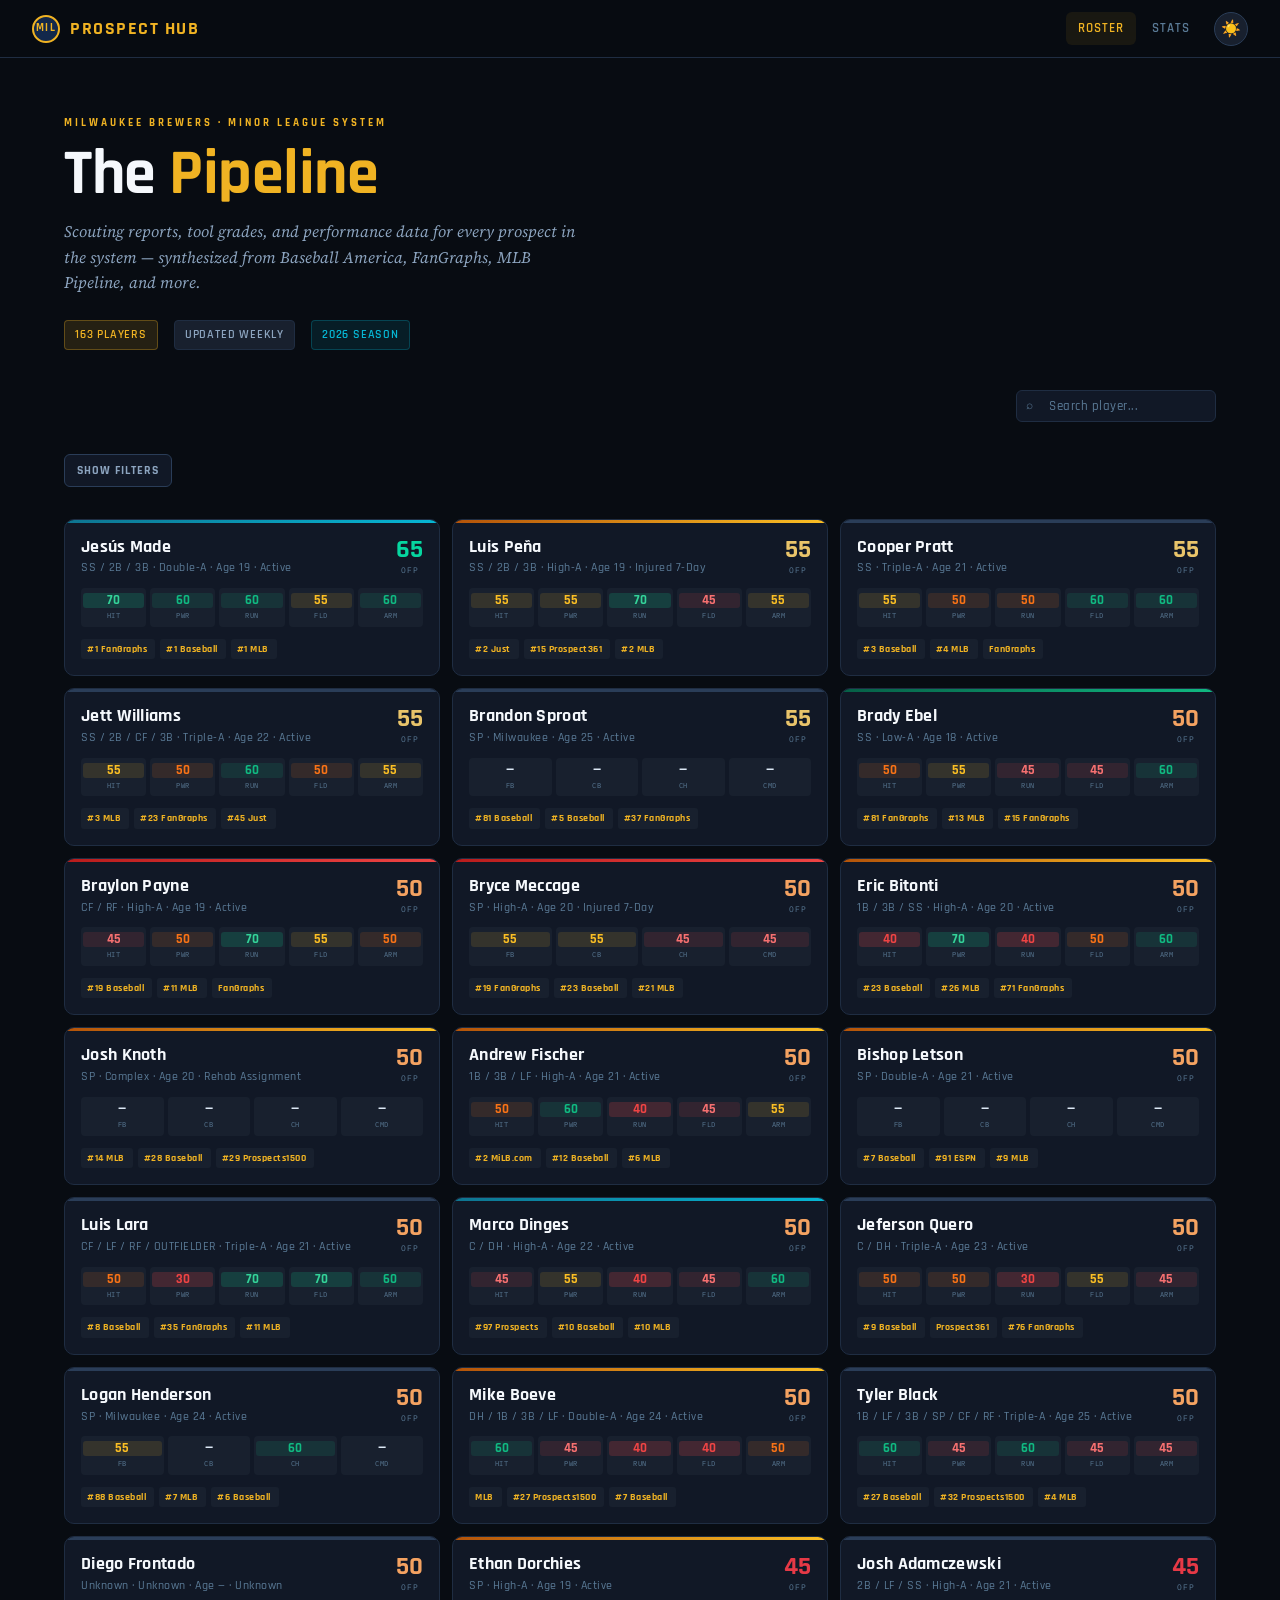
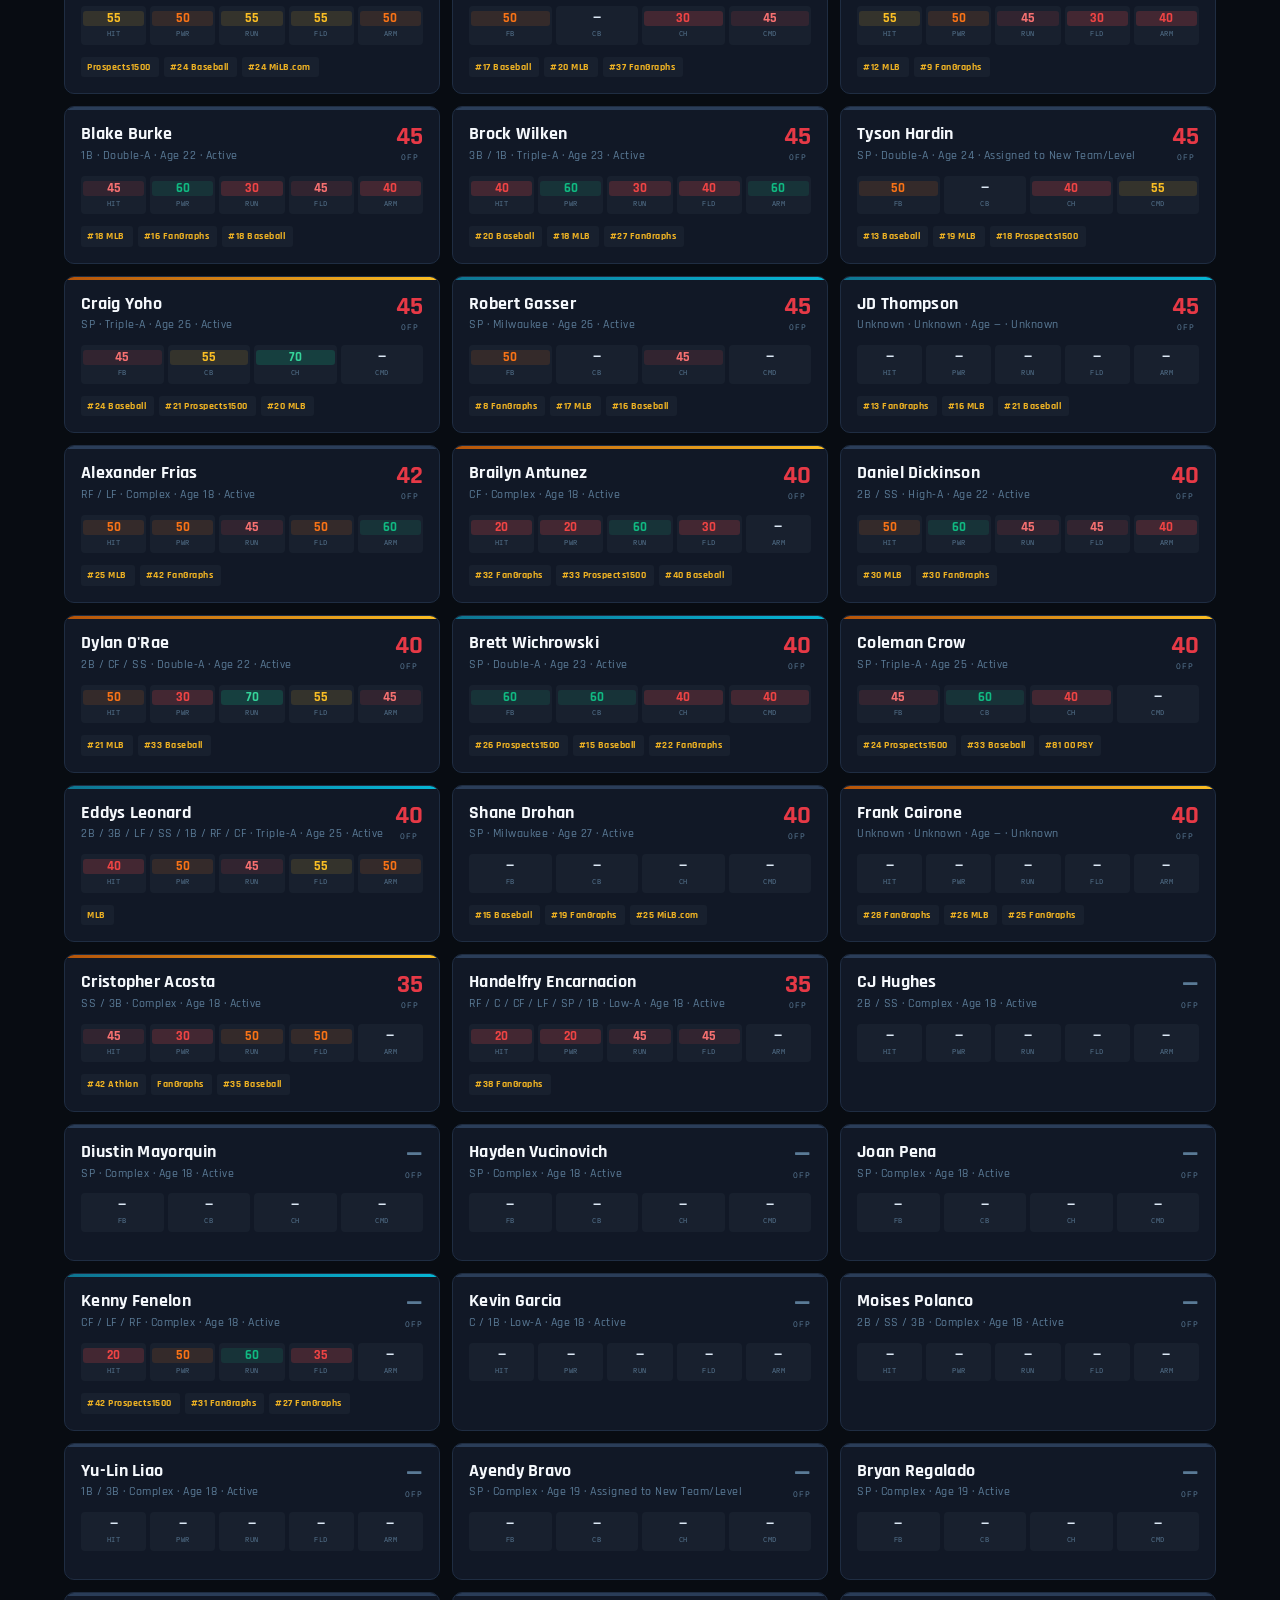
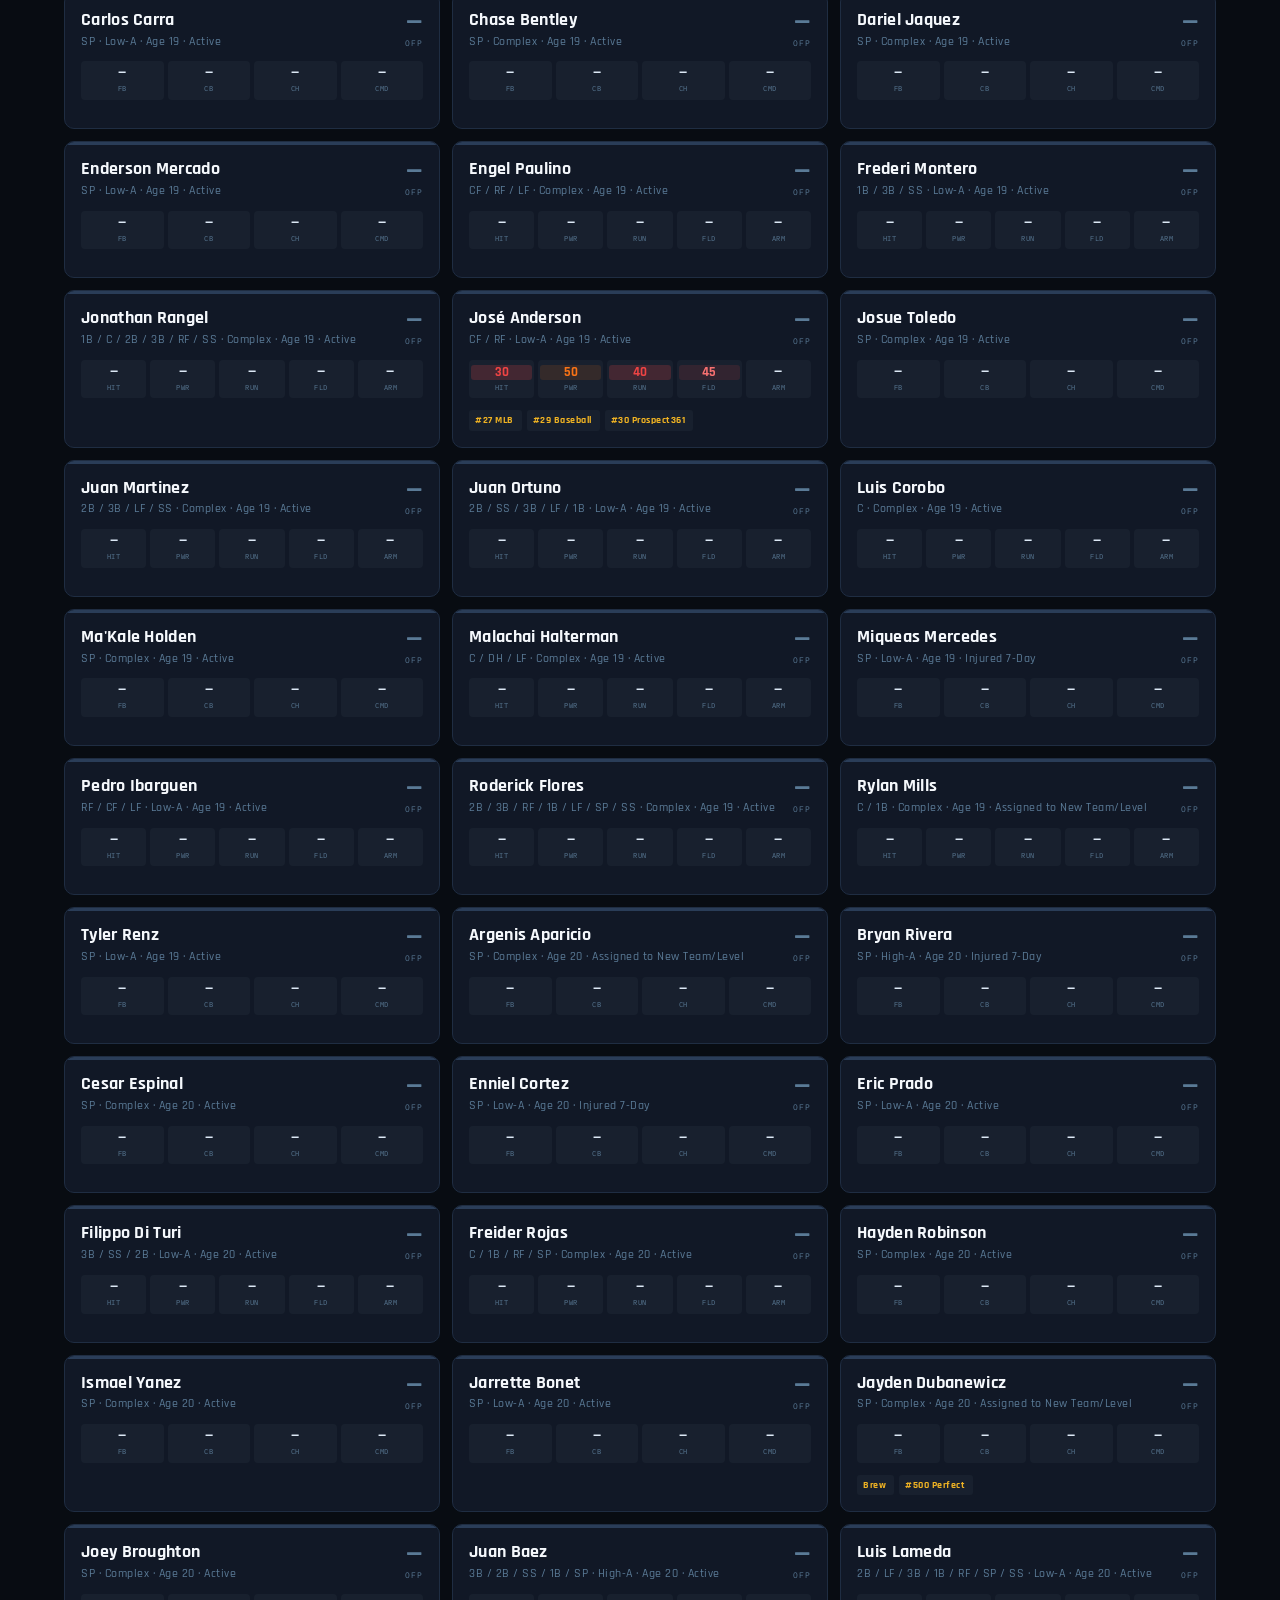
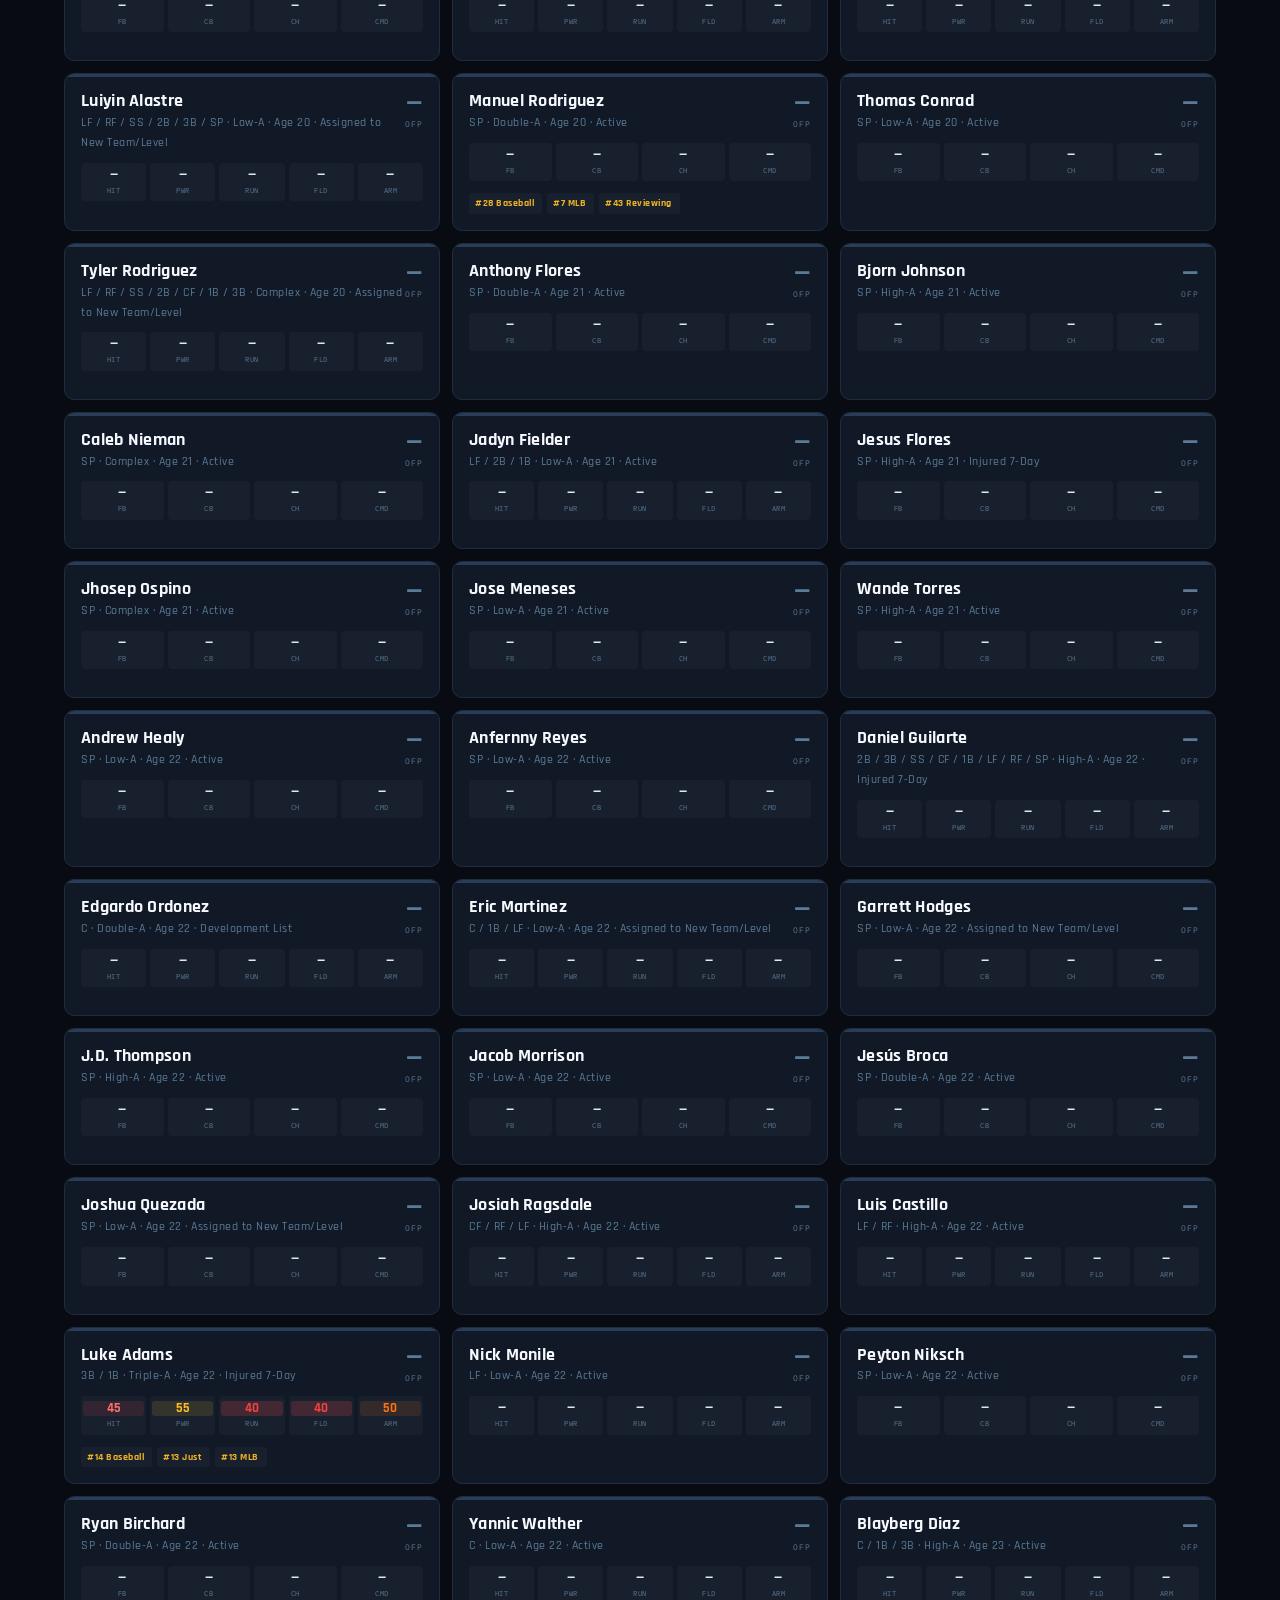
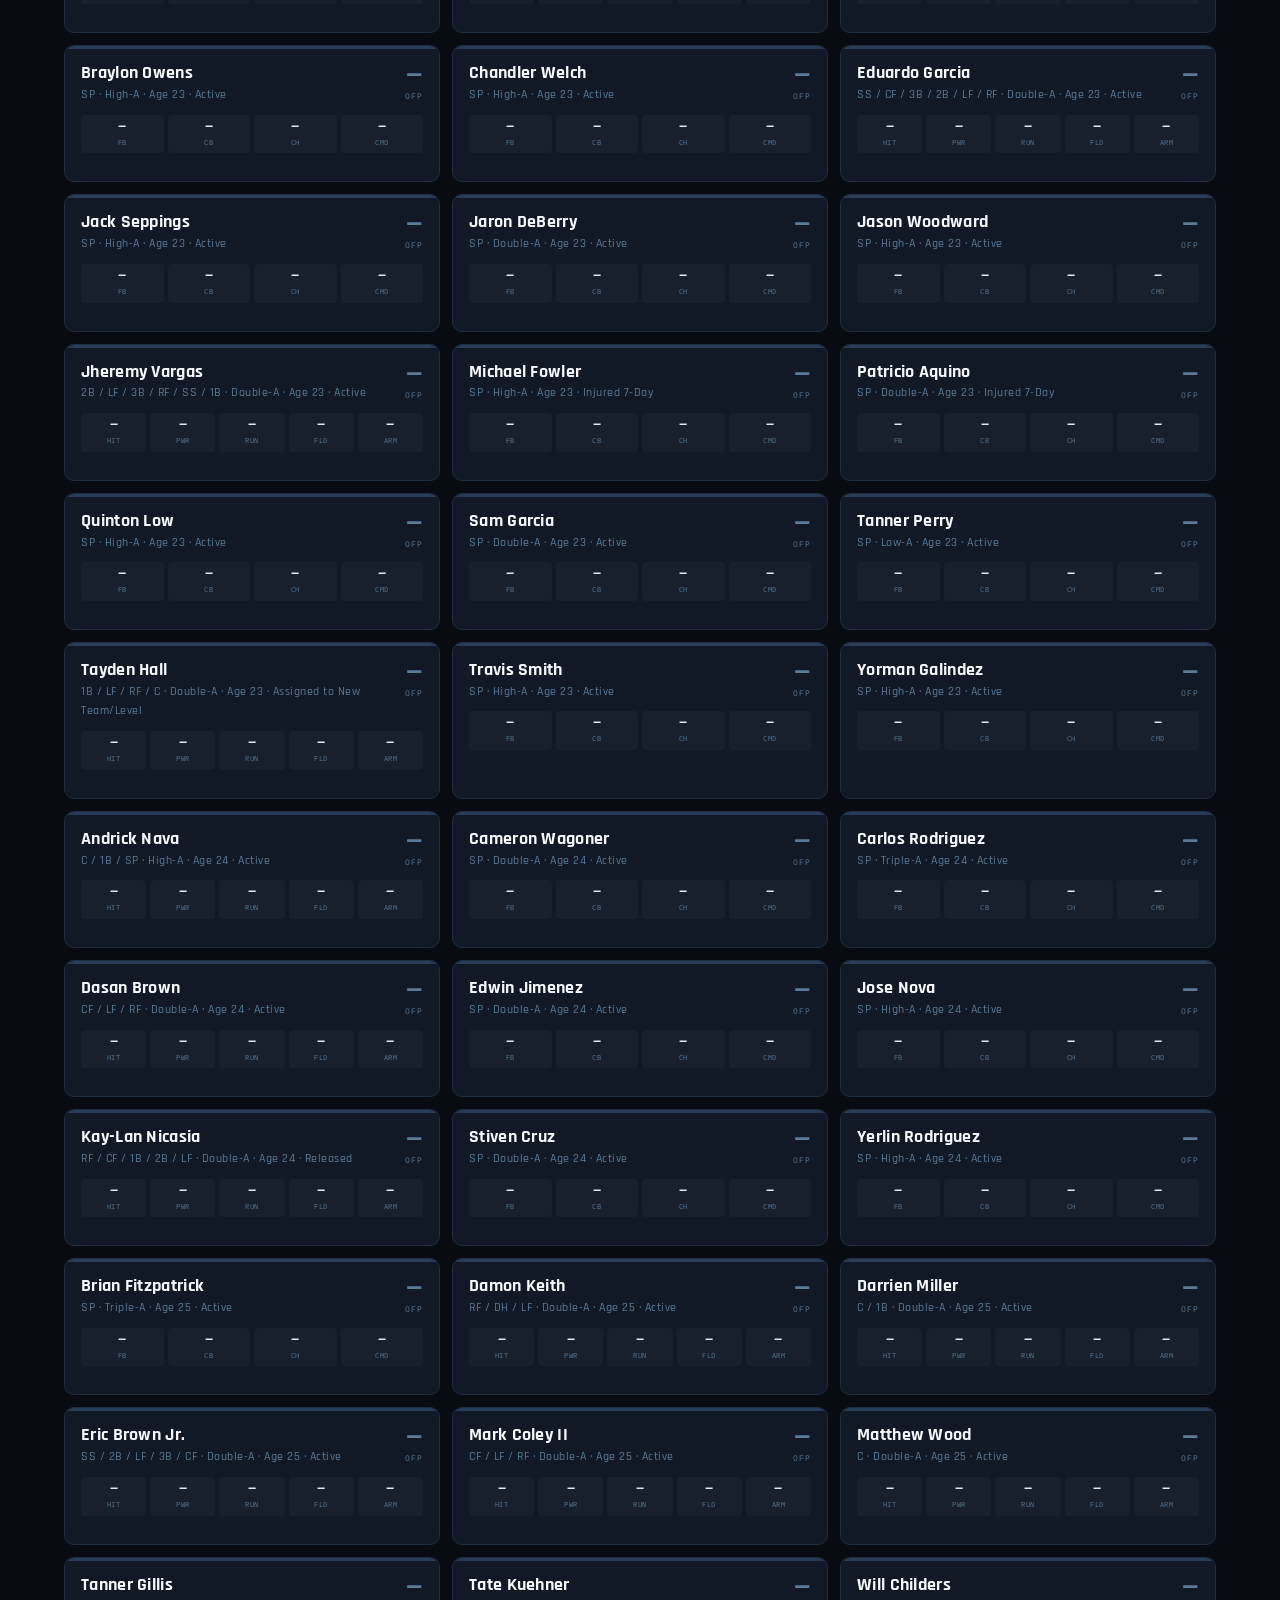
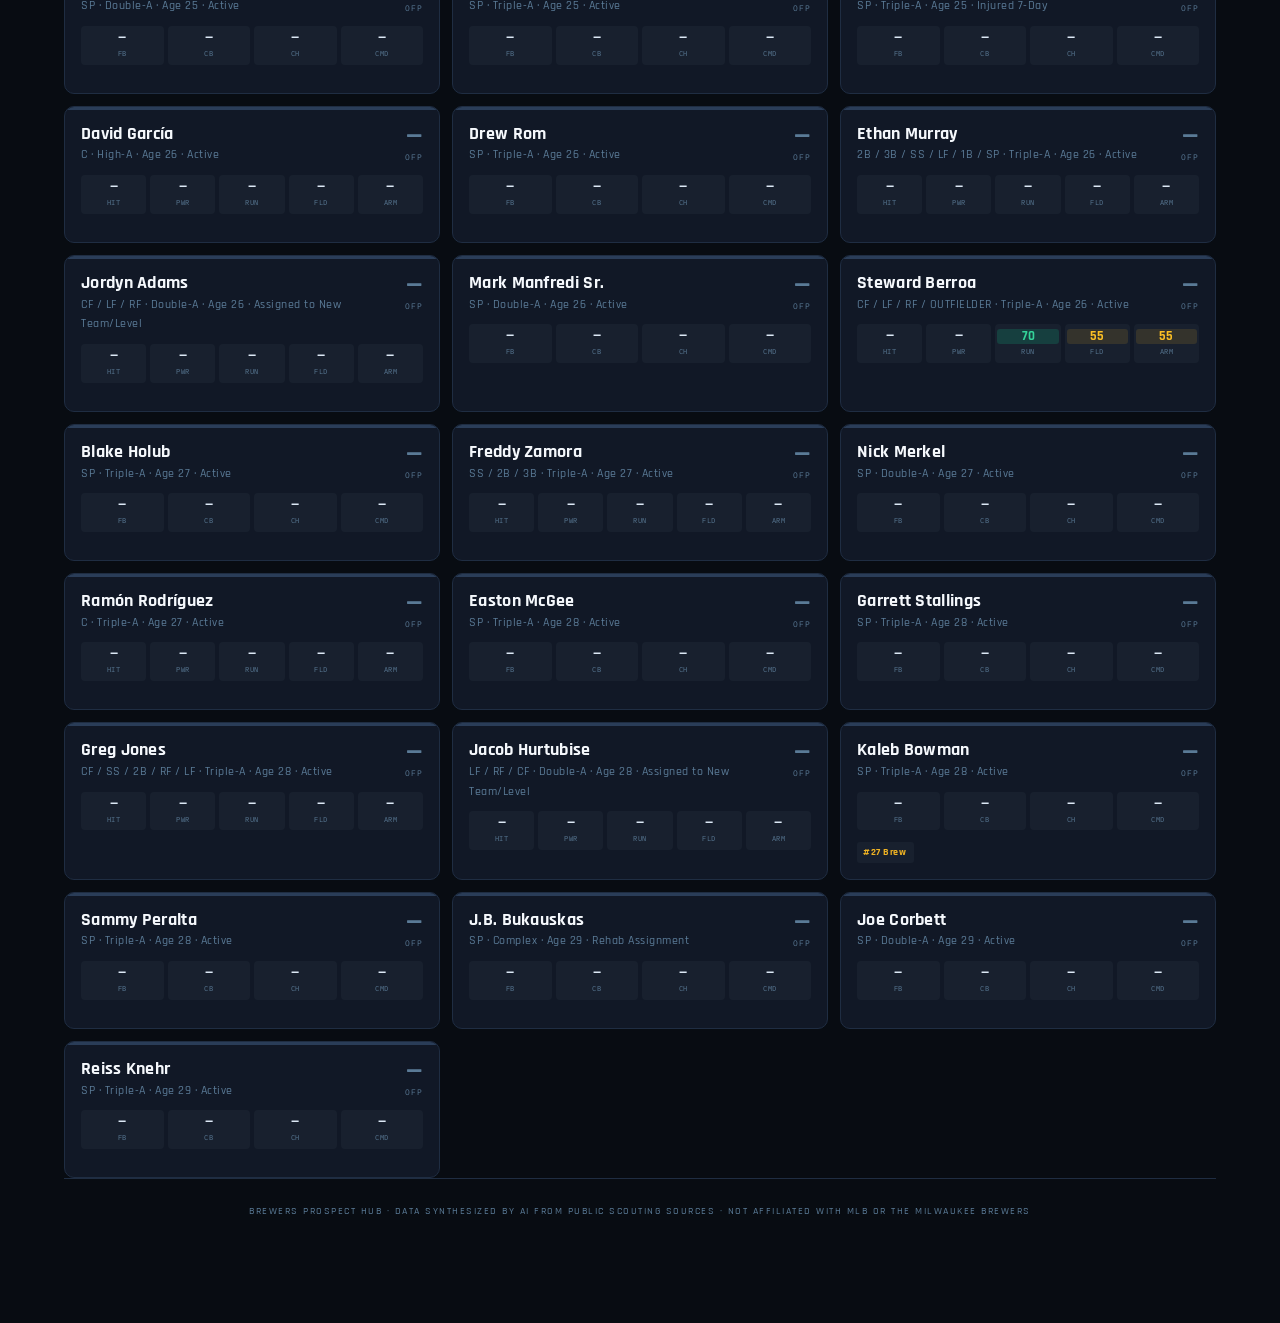
==== commit bfb6696a: "Add scouting reports; create stats page layout" ====
--- a/index.html
+++ b/index.html
@@ -607,6 +607,7 @@
     </a>
     <div class="nav-links">
       <a href="index.html" class="nav-link active">Roster</a>
+      <a href="stats.html" class="nav-link">Stats</a>
       <button class="theme-toggle" id="theme-toggle" title="Toggle light/dark mode" aria-label="Toggle theme"></button>
     </div>
   </nav>
@@ -617,11 +618,11 @@
     <div class="hero">
       <div class="hero-eyebrow">Milwaukee Brewers · Minor League System</div>
       <h1>The <span>Pipeline</span></h1>
-      <p class="hero-sub">Scouting reports, tool grades, and 2025 performance for every prospect in the system — synthesized from Baseball America, FanGraphs, MLB Pipeline, and more.</p>
+      <p class="hero-sub">Scouting reports, tool grades, and performance data for every prospect in the system — synthesized from Baseball America, FanGraphs, MLB Pipeline, and more.</p>
       <div class="hero-meta">
         <span class="chip gold" id="total-count">— players</span>
         <span class="chip">Updated weekly</span>
-        <span class="chip cyan">2025 Season</span>
+        <span class="chip cyan" id="season-chip">— Season</span>
       </div>
     </div>
 
@@ -639,6 +640,7 @@
         <div class="filter-section">
           <div class="filter-title">Levels</div>
           <div class="position-grid" id="level-filter-group">
+            <label class="check-pill"><input type="checkbox" value="MLB"><span>Milwaukee</span></label>
             <label class="check-pill"><input type="checkbox" value="AAA"><span>Triple-A</span></label>
             <label class="check-pill"><input type="checkbox" value="AA"><span>Double-A</span></label>
             <label class="check-pill"><input type="checkbox" value="A+"><span>High-A</span></label>
@@ -772,6 +774,28 @@
   <script type="module">
     import { PLAYERS, LEVEL_ORDER, LEVEL_LABELS, GRADE_COLOR } from './data/players.js';
 
+    // Determine latest season from players data
+    function getLatestSeason() {
+      const seasons = new Set();
+      for (const player of PLAYERS) {
+        if (player.statsBySeason && typeof player.statsBySeason === 'object') {
+          for (const season of Object.keys(player.statsBySeason)) {
+            const seasonNum = Number(season);
+            if (Number.isFinite(seasonNum)) {
+              seasons.add(seasonNum);
+            }
+          }
+        }
+      }
+      if (seasons.size === 0) return null;
+      return Math.max(...seasons);
+    }
+
+    const latestSeason = getLatestSeason();
+    if (latestSeason) {
+      document.getElementById('season-chip').textContent = `${latestSeason} Season`;
+    }
+
     const THEME_KEY = 'ph-theme';
     const FILTER_PANEL_KEY = 'ph-filters-visible-v2';
     const themeToggle = document.getElementById('theme-toggle');
@@ -897,8 +921,17 @@
       return Number(value) === 0 ? 'Any' : String(value);
     }
 
-    function normalizePositionTokens(position) {
-      const raw = String(position || '').toUpperCase();
+    function formatPositionList(player) {
+      const positions = Array.isArray(player.positions) && player.positions.length
+        ? player.positions
+        : [player.position].filter(Boolean);
+      return positions.join(' / ') || 'Unknown';
+    }
+
+    function normalizePositionTokens(positionOrPositions) {
+      const raw = Array.isArray(positionOrPositions)
+        ? positionOrPositions.join(' / ').toUpperCase()
+        : String(positionOrPositions || '').toUpperCase();
       const tokens = new Set();
 
       if (raw.includes('SP') || raw.includes('STARTING PITCHER')) tokens.add('SP');
@@ -921,13 +954,13 @@
       const levelMatch = !filters.levels.length || filters.levels.includes(player.level);
       const searchMatch = !q
         || player.name.toLowerCase().includes(q)
-        || String(player.position || '').toLowerCase().includes(q)
+        || formatPositionList(player).toLowerCase().includes(q)
         || String(player.affiliate || '').toLowerCase().includes(q);
 
       const ageValue = typeof player.age === 'number' ? player.age : null;
       const ageMatch = ageValue == null || (ageValue >= filters.ageMin && ageValue <= filters.ageMax);
 
-      const positionTokens = normalizePositionTokens(player.position);
+      const positionTokens = normalizePositionTokens(player.positions && player.positions.length ? player.positions : player.position);
       const positionMatch = !filters.positions.length || filters.positions.some((pos) => positionTokens.has(pos));
 
       const ratingMatch = RATING_FILTERS.every(function(config) {
@@ -948,6 +981,7 @@
         id:       base.id,
         name:     base.name,
         position: base.position,
+        positions: base.positions,
         level:    base.level,
         age:      base.age,
         affiliate: base.affiliate,
@@ -975,11 +1009,18 @@
       // Top ranking badges
       const rankings = p.rankings || [];
       const ranksHTML = rankings.slice(0, 3).map(function(r) {
-        const label = r.systemRank ? '#' + r.systemRank + ' ' + r.source.split(' ')[0]
-                    : r.rank      ? '#' + r.rank      + ' ' + r.source.split(' ')[0]
-                    : r.source.split(' ')[0];
-        return '<div class="rank-item"><strong>' + label + '</strong></div>';
+        const sourceEscaped = (r.source && typeof r.source === 'string' ? r.source.split(' ')[0] : '');
+        const label = r.systemRank ? '#' + r.systemRank + ' ' + sourceEscaped
+                    : r.rank      ? '#' + r.rank      + ' ' + sourceEscaped
+                    : sourceEscaped;
+        return '<div class="rank-item"><strong>' + label.replace(/[&<>"']/g, c => ({'&':'&amp;','<':'&lt;','>':'&gt;','"':'&quot;',"'":'&#39;'})[c]) + '</strong></div>';
       }).join('');
+
+      const levelLabel = LEVEL_LABELS[p.level] || p.level || '—';
+      const ageLabel = p.age != null ? ('Age ' + p.age) : 'Age —';
+      const statusLabel = p.status ? (' · ' + p.status) : '';
+
+      const positionLabel = formatPositionList(p);
 
       return '<a href="player.html?id=' + p.id + '" class="player-card fade-up" style="animation-delay:' + delay + 's">'
         + '<div class="card-accent risk-' + riskSlug(risk) + '"></div>'
@@ -987,7 +1028,7 @@
         + '<div class="card-top">'
         + '<div>'
         + '<div class="card-name">' + p.name + '</div>'
-        + '<div class="card-pos-level">' + p.position + ' · ' + p.level + ' · Age ' + p.age + '</div>'
+        + '<div class="card-pos-level">' + positionLabel + ' · ' + levelLabel + ' · ' + ageLabel + statusLabel + '</div>'
         + '</div>'
         + '<div class="ofp-badge">'
         + '<div class="ofp-num" style="color:' + ofpColor(ofp) + '">' + (ofp != null ? ofp : '—') + '</div>'
--- a/styles/main.css
+++ b/styles/main.css
@@ -33,6 +33,7 @@
   --font-display: 'Rajdhani', sans-serif;
   --font-mono:    'IBM Plex Mono', monospace;
   --font-body:    'Source Serif 4', Georgia, serif;
+  --font-stats:   'Cascadia Mono', 'IBM Plex Mono', Consolas, 'SFMono-Regular', monospace;
 
   --radius:     6px;
   --radius-lg:  10px;
